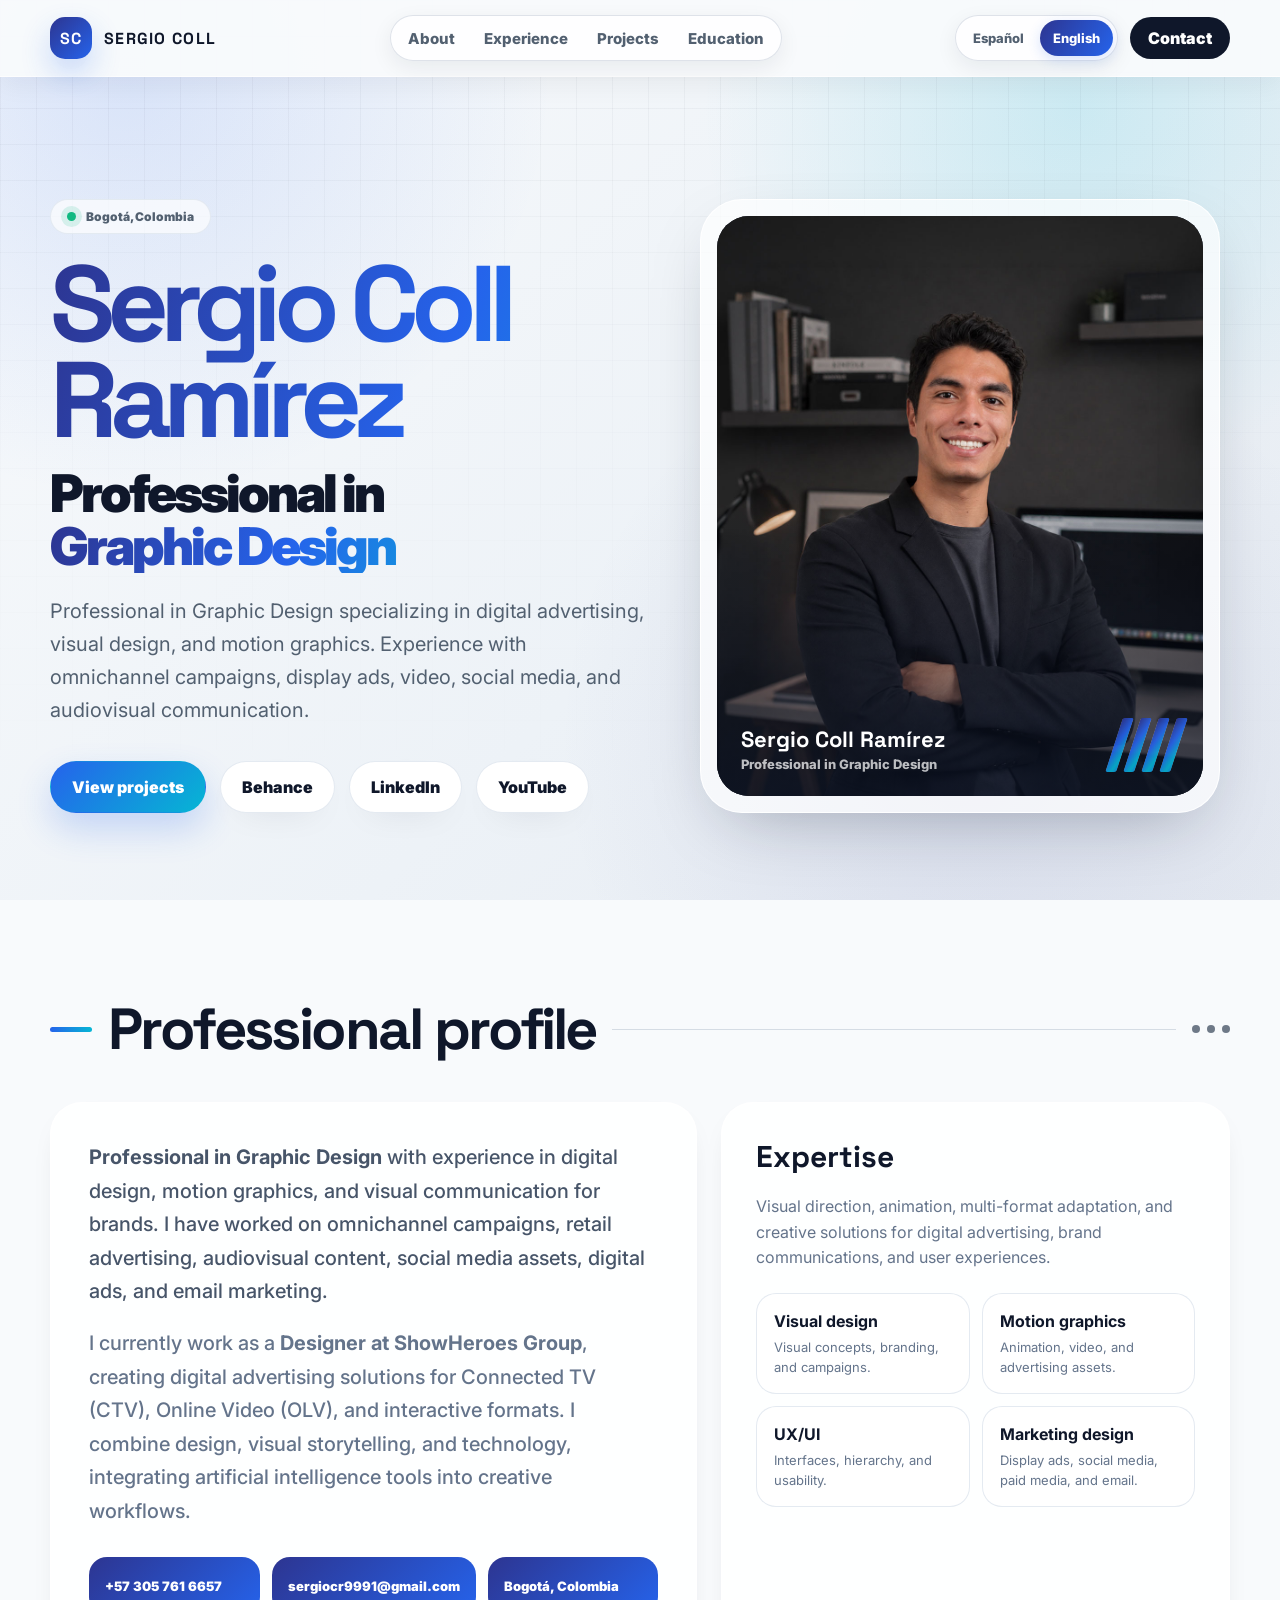
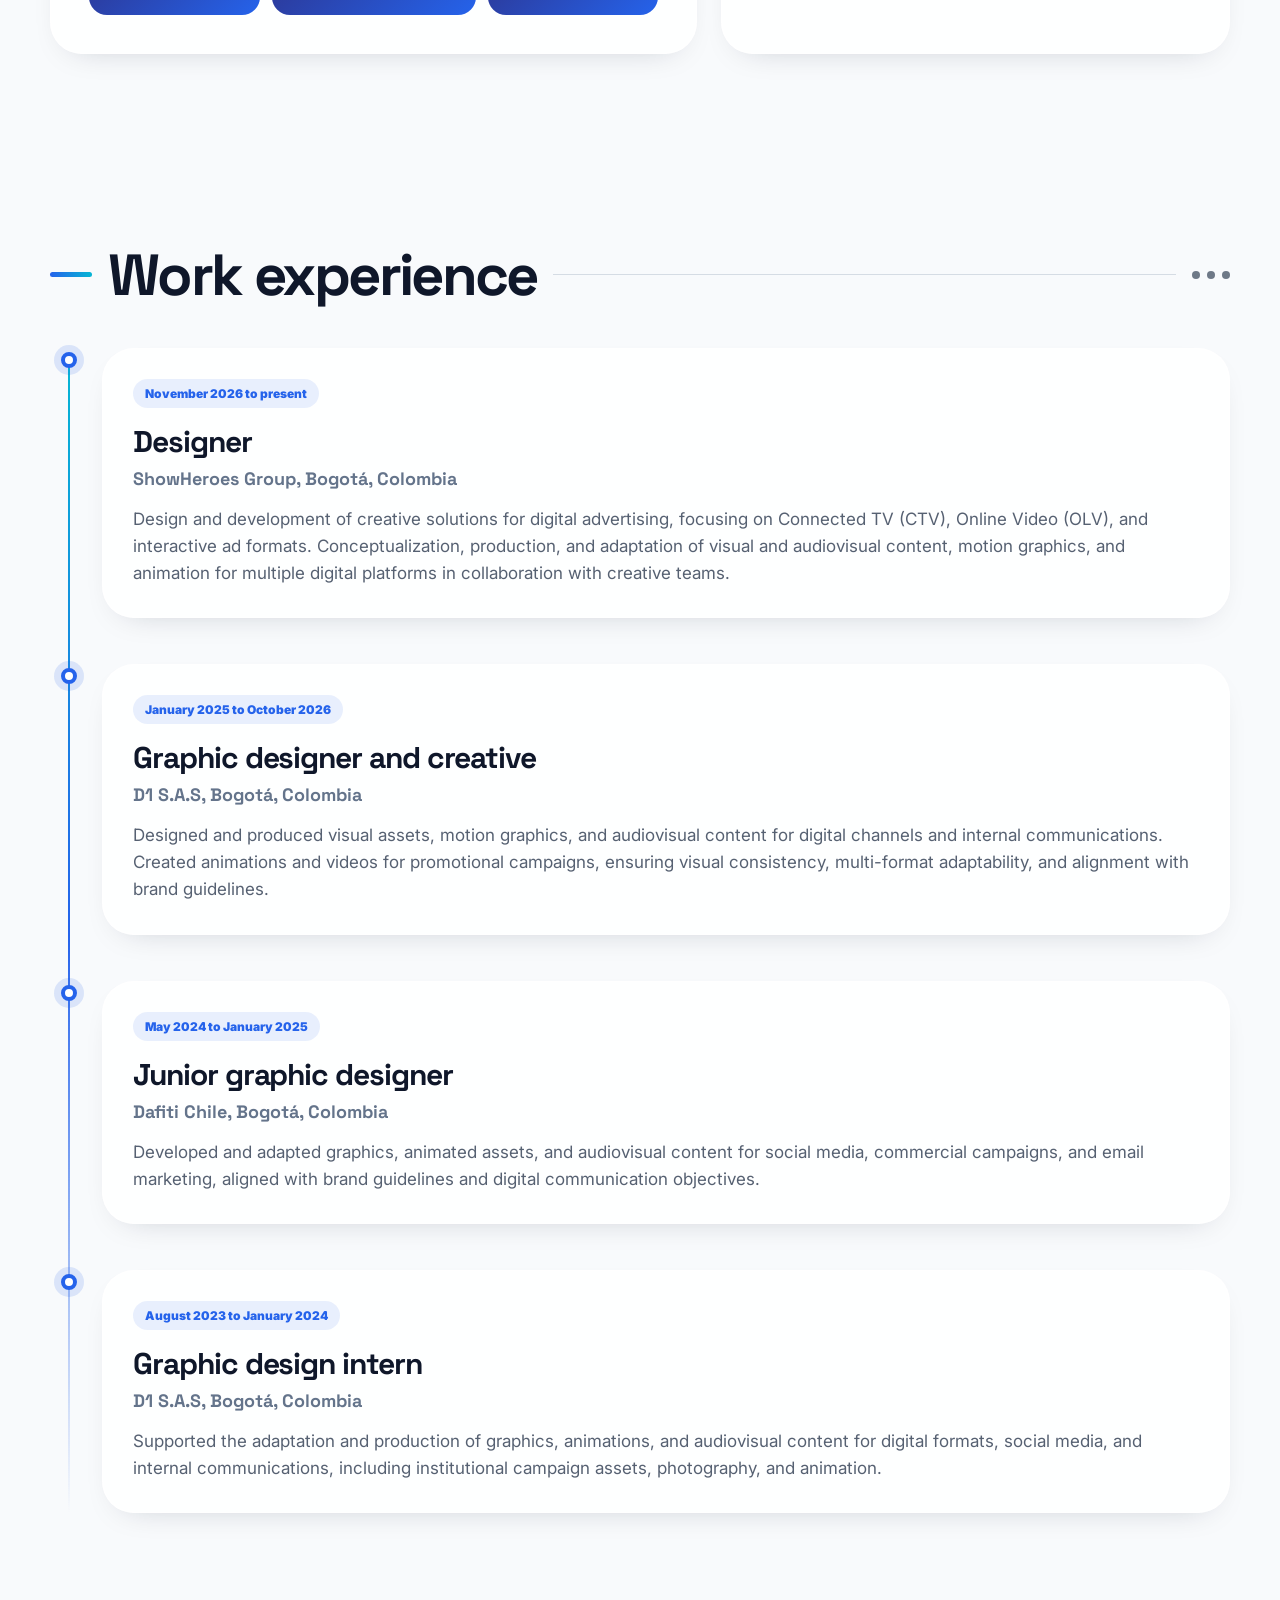
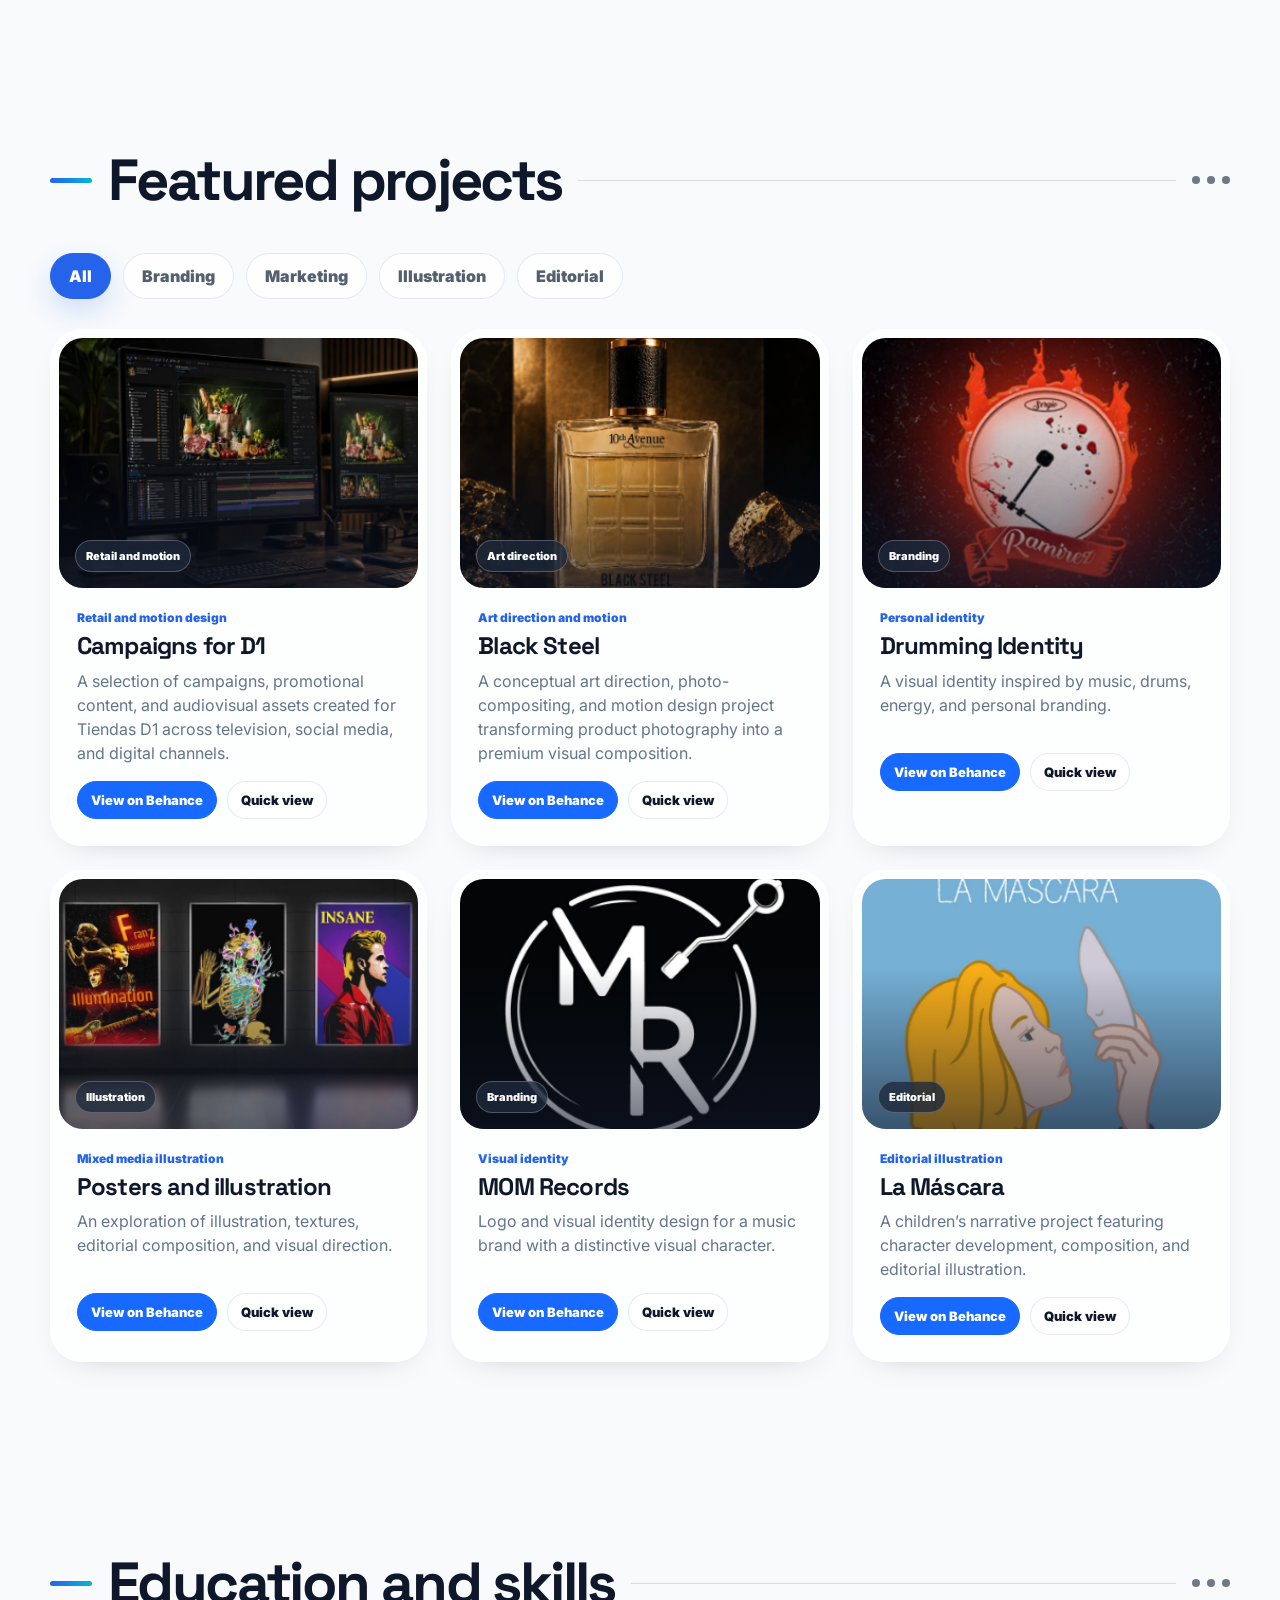
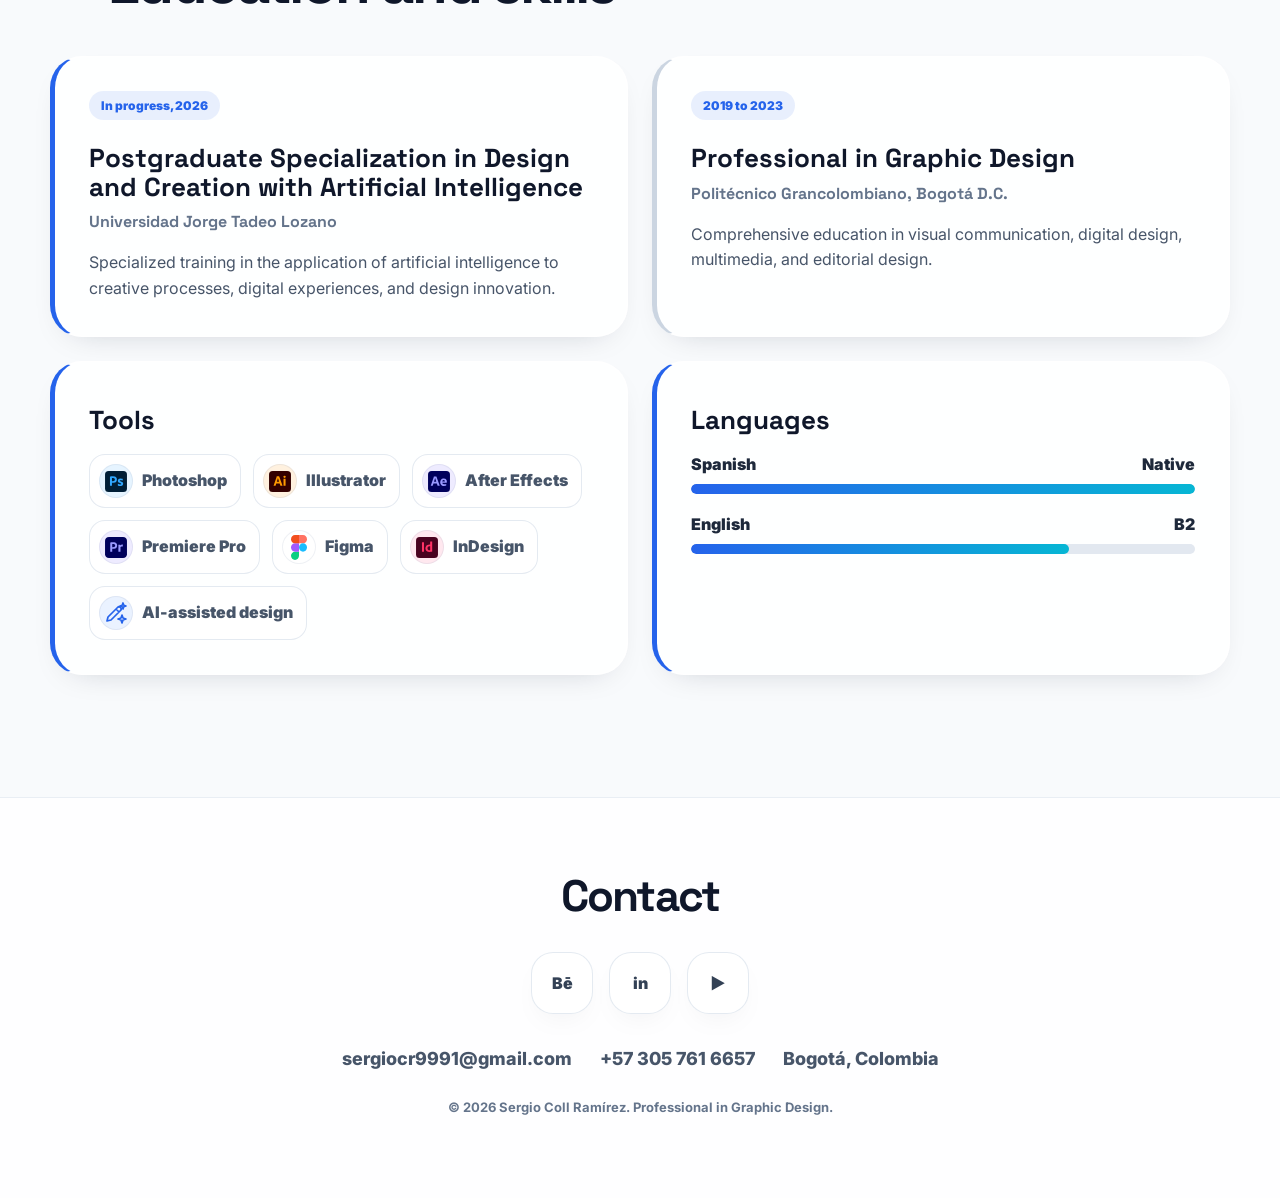
==== en/index.html @ 16231e73 "Prevent final glyph clipping in animated hero role" ====
<!doctype html>
<html lang="en"><head><meta content="Sergio Coll Ramírez | Graphic Design Portfolio" property="og:title"/><meta content="Digital advertising, motion graphics, Connected TV, online video and interactive formats." property="og:description"/><meta content="website" property="og:type"/><meta content="#2563eb" name="theme-color"/><link href="https://sergiocr9991-beep.github.io/CV-Sergio-Coll/en/" rel="canonical"/><link href="https://sergiocr9991-beep.github.io/CV-Sergio-Coll/" hreflang="es" rel="alternate"/><link href="https://sergiocr9991-beep.github.io/CV-Sergio-Coll/en/" hreflang="en" rel="alternate"/><link href="https://fonts.googleapis.com" rel="preconnect"/><link crossorigin="crossorigin" href="https://fonts.gstatic.com" rel="preconnect"/><link href="https://fonts.googleapis.com/css2?family=Inter:wght@400;500;600;700;800;900&amp;family=Space+Grotesk:wght@500;600;700;800&amp;display=swap" rel="stylesheet"/><meta charset="utf-8"/><meta content="width=device-width, initial-scale=1.0" name="viewport"/><title>Sergio Coll Ramírez | Professional in Graphic Design</title><meta content="Portfolio of Sergio Coll Ramírez, Professional in Graphic Design and Designer at ShowHeroes Group. Digital advertising, motion graphics, video, interactive formats and visual design." name="description"/><style>
:root{--bg:#f8fafc;--ink:#0f172a;--text:#475569;--muted:#64748b;--line:rgba(148,163,184,.35);--glass:rgba(255,255,255,.72);--blue:#2563eb;--indigo:#2d3591;--cyan:#06b6d4;--shadow:0 24px 70px -28px rgba(15,23,42,.34);--soft:0 12px 34px -22px rgba(15,23,42,.28);--r:32px;--max:1180px}*{box-sizing:border-box}html{scroll-behavior:smooth}body{margin:0;font-family:Inter,system-ui,-apple-system,BlinkMacSystemFont,"Segoe UI",sans-serif;background:var(--bg);color:var(--text);overflow-x:hidden}body:before{content:"";position:fixed;inset:0;z-index:-3;background:radial-gradient(circle at 10% 8%,rgba(37,99,235,.14),transparent 30%),radial-gradient(circle at 84% 12%,rgba(6,182,212,.15),transparent 28%),radial-gradient(circle at 76% 82%,rgba(45,53,145,.1),transparent 34%),linear-gradient(135deg,#f8fafc,#edf2f7 58%,#e6ebf2)}body:after{content:"";position:fixed;inset:0;z-index:-2;pointer-events:none;background-image:linear-gradient(rgba(15,23,42,.045) 1px,transparent 1px),linear-gradient(90deg,rgba(15,23,42,.045) 1px,transparent 1px);background-size:36px 36px;mask-image:linear-gradient(to bottom,#000,rgba(0,0,0,.3),transparent 90%)}a{text-decoration:none;color:inherit}button{font:inherit}img{display:block;max-width:100%}h1,h2,h3,h4{font-family:"Space Grotesk",Inter,sans-serif;margin:0;color:var(--ink)}.progress{position:fixed;top:0;left:0;height:4px;width:0;background:linear-gradient(90deg,var(--blue),var(--cyan));z-index:100}.wrap{width:min(var(--max),calc(100% - 40px));margin:auto}.blob{position:fixed;border-radius:50%;filter:blur(70px);pointer-events:none;z-index:-1;opacity:.65}.b1{top:-16%;left:-8%;width:44vw;height:44vw;background:rgba(37,99,235,.16);animation:float 16s infinite alternate}.b2{right:-14%;bottom:-18%;width:54vw;height:54vw;background:rgba(6,182,212,.16);animation:float2 19s infinite alternate}@keyframes float{to{transform:translate(34px,48px) scale(1.08)}}@keyframes float2{to{transform:translate(-42px,-32px) scale(1.06)}}nav{position:fixed;top:0;left:0;right:0;z-index:80;background:rgba(248,250,252,.76);backdrop-filter:blur(18px);border-bottom:1px solid rgba(255,255,255,.72);box-shadow:0 8px 26px rgba(15,23,42,.05)}.nav-inner{height:76px;display:flex;align-items:center;justify-content:space-between;gap:24px}.logo{display:flex;align-items:center;gap:12px;font-family:"Space Grotesk";font-weight:800;letter-spacing:.08em;color:var(--ink)}.mark{width:42px;height:42px;border-radius:15px;background:linear-gradient(135deg,var(--indigo),var(--blue));display:grid;place-items:center;color:#fff;box-shadow:0 14px 30px rgba(37,99,235,.24)}.nav-links{display:flex;gap:26px;text-transform:uppercase;font-weight:900;font-size:13px;letter-spacing:.08em}.nav-links a{color:#526070;transition:.25s}.nav-links a:hover,.nav-links a.active{color:var(--blue)}.nav-cta{padding:11px 18px;border-radius:999px;background:var(--ink);color:#fff;font-weight:900}.hero{min-height:100vh;display:grid;grid-template-columns:1.05fr .95fr;gap:44px;align-items:center;padding-top:112px}.tagline{display:inline-flex;align-items:center;gap:10px;padding:9px 16px;margin-bottom:22px;border:1px solid rgba(226,232,240,.9);background:rgba(255,255,255,.66);border-radius:999px;box-shadow:var(--soft);font-size:12px;text-transform:uppercase;letter-spacing:.14em;font-weight:900;color:#526070}.tagline i{width:9px;height:9px;border-radius:50%;background:#10b981;box-shadow:0 0 0 6px rgba(16,185,129,.14)}h1{font-size:clamp(58px,8.4vw,112px);line-height:.9;letter-spacing:-.078em;margin-bottom:18px}.gradient-name{display:inline-block;background:linear-gradient(110deg,var(--indigo),var(--blue),var(--cyan),var(--blue),var(--indigo));background-size:280% auto;-webkit-background-clip:text;background-clip:text;-webkit-text-fill-color:transparent;animation:nameflow 5.8s linear infinite}@keyframes nameflow{to{background-position:280% center}}.role{font-size:clamp(26px,4.2vw,52px);line-height:1.02;letter-spacing:-.058em;font-weight:900;color:var(--ink);margin-bottom:22px}.role span{color:var(--blue)}.hero p{font-size:20px;line-height:1.65;max-width:700px;margin:0;color:#526070}.actions{display:flex;flex-wrap:wrap;gap:14px;margin-top:34px}.btn{display:inline-flex;align-items:center;gap:10px;border:1px solid rgba(226,232,240,.9);background:#fff;color:var(--ink);border-radius:999px;padding:15px 21px;font-weight:900;box-shadow:var(--soft);transition:.25s}.btn.primary{border-color:transparent;color:#fff;background:linear-gradient(135deg,var(--blue),var(--cyan));box-shadow:0 16px 34px rgba(37,99,235,.22)}.btn:hover,.project-links a:hover,.project-links button:hover{transform:translateY(-2px)}.hero-visual{position:relative;min-height:620px;display:grid;place-items:center}.profile-shell{width:min(520px,100%);padding:16px;border-radius:42px;background:rgba(255,255,255,.68);border:1px solid rgba(255,255,255,.9);box-shadow:var(--shadow);overflow:hidden}.profile-card{position:relative;min-height:580px;border-radius:32px;overflow:hidden;background:#0f172a}.profile-card img{width:100%;height:580px;object-fit:cover;object-position:center top}.profile-card:after{content:"";position:absolute;inset:0;background:linear-gradient(to bottom,transparent 50%,rgba(15,23,42,.68))}.profile-info{position:absolute;left:24px;right:24px;bottom:24px;z-index:2;display:flex;justify-content:space-between;align-items:end;color:#fff;gap:18px}.profile-info b{display:block;font-family:"Space Grotesk";font-size:22px;line-height:1}.profile-info span{display:block;margin-top:6px;color:rgba(255,255,255,.72);font-size:13px;font-weight:800}.stripes{display:flex;gap:7px}.stripes i{width:11px;height:54px;background:#fff;opacity:.9;transform:skew(-18deg);border-radius:2px}.float-card{position:absolute;padding:14px 18px;border-radius:18px;background:rgba(255,255,255,.82);backdrop-filter:blur(16px);border:1px solid rgba(255,255,255,.9);box-shadow:var(--soft);font-size:13px;font-weight:900;color:var(--ink);animation:chipfloat 5s ease-in-out infinite alternate}.fc1{left:-8px;top:92px}.fc2{right:-8px;bottom:128px;animation-delay:.8s}@keyframes chipfloat{to{transform:translateY(-15px)}}.section{padding:92px 0}.section-head{display:flex;align-items:center;gap:16px;margin-bottom:36px}.section-head .line{width:42px;height:5px;border-radius:99px;background:linear-gradient(90deg,var(--blue),var(--cyan))}.section-head h2{font-size:clamp(36px,5vw,58px);letter-spacing:-.055em}.section-head .rule{height:1px;flex:1;background:var(--line)}.section-head .dots{display:flex;gap:7px}.section-head .dots i{width:8px;height:8px;border-radius:50%;background:#334155;opacity:.7}.glass{background:var(--glass);backdrop-filter:blur(18px);border:1px solid rgba(255,255,255,.86);box-shadow:var(--soft);border-radius:var(--r)}.profile-grid{display:grid;grid-template-columns:1.12fr .88fr;gap:24px}.profile-text{padding:38px}.profile-text p{font-size:20px;line-height:1.68;margin:0;color:#475569;font-weight:500}.profile-text p+p{margin-top:18px;color:#64748b}.contact-strip{display:grid;grid-template-columns:repeat(3,1fr);gap:12px;margin-top:28px}.chip{min-height:58px;display:flex;align-items:center;gap:10px;padding:14px 16px;border-radius:18px;background:linear-gradient(135deg,var(--indigo),var(--blue));color:#fff;font-size:13px;font-weight:900}.capabilities{padding:34px}.capabilities h3{font-size:30px;margin-bottom:18px}.capabilities p{margin:0 0 22px;line-height:1.6;color:#64748b}.cap-grid{display:grid;grid-template-columns:1fr 1fr;gap:12px}.cap{padding:17px;border-radius:20px;border:1px solid rgba(226,232,240,.9);background:rgba(255,255,255,.72)}.cap b{display:block;color:var(--ink);margin-bottom:5px}.cap span{font-size:13px;color:#64748b}.timeline{position:relative;margin-left:18px;padding-left:34px}.timeline:before{content:"";position:absolute;left:0;top:8px;bottom:0;width:2px;background:linear-gradient(to bottom,var(--cyan),var(--blue),transparent)}.job{position:relative;margin-bottom:46px}.dot{position:absolute;left:-41px;top:4px;width:16px;height:16px;border-radius:50%;background:#fff;border:4px solid var(--blue);box-shadow:0 0 0 7px rgba(37,99,235,.14);transition:.25s}.job:hover .dot{transform:scale(1.18);border-color:var(--cyan)}.job-card{padding:30px}.pill{display:inline-flex;padding:7px 12px;border-radius:999px;background:rgba(37,99,235,.1);color:var(--blue);font-size:12px;font-weight:900;text-transform:uppercase;letter-spacing:.12em;margin-bottom:14px}.job-card h3{font-size:30px;letter-spacing:-.035em;margin-bottom:6px}.job-card h4{font-size:18px;color:#64748b;font-weight:800;margin:0 0 16px}.job-card p{margin:0;color:#566172;line-height:1.6;font-size:17px}.filters{display:flex;flex-wrap:wrap;gap:12px;margin-bottom:30px}.filter{border:1px solid rgba(226,232,240,.92);background:rgba(255,255,255,.76);color:#526070;cursor:pointer;border-radius:999px;padding:12px 18px;font-weight:900;transition:.25s}.filter.active{color:#fff;background:var(--blue);border-color:var(--blue);box-shadow:0 12px 28px rgba(37,99,235,.18)}.projects{display:grid;grid-template-columns:repeat(3,1fr);gap:24px}.project-card{border-radius:32px;padding:8px;background:rgba(255,255,255,.74);border:1px solid rgba(255,255,255,.9);box-shadow:var(--soft);overflow:hidden;transition:.25s}.project-click{display:block;width:100%;padding:0;border:0;background:transparent;text-align:left;cursor:pointer;color:inherit}.project-media{position:relative;height:250px;margin:0;border-radius:24px;overflow:hidden;background:#0f172a}.project-media img{width:100%;height:100%;object-fit:cover;transition:transform .55s}.project-card:hover .project-media img{transform:scale(1.07)}.project-media:after{content:"";position:absolute;inset:0;background:linear-gradient(to bottom,transparent 35%,rgba(15,23,42,.6))}.project-media figcaption{position:absolute;left:16px;bottom:16px;z-index:2;color:#fff;font-size:11px;font-weight:900;text-transform:uppercase;letter-spacing:.15em;background:rgba(255,255,255,.16);border:1px solid rgba(255,255,255,.23);backdrop-filter:blur(14px);padding:8px 10px;border-radius:999px}.project-body{padding:22px 18px 16px}.project-body p{margin:0 0 8px;color:var(--blue);font-weight:900;font-size:12px;letter-spacing:.12em;text-transform:uppercase}.project-body h3{font-size:24px;line-height:1.06;letter-spacing:-.035em;margin-bottom:10px}.project-body span{display:block;color:#64748b;line-height:1.5;min-height:68px}.project-links{display:flex;gap:10px;padding:0 18px 18px}.project-links a,.project-links button{border:1px solid rgba(226,232,240,.92);background:#fff;color:#0f172a;border-radius:999px;padding:10px 13px;font-weight:900;font-size:13px;cursor:pointer;transition:.2s}.project-links a:first-child{background:#1769ff;color:white;border-color:#1769ff}.education,.skills{display:grid;grid-template-columns:1fr 1fr;gap:24px}.edu,.skill-card{padding:34px;border-left:5px solid var(--blue)}.edu.secondary{border-left-color:#cbd5e1}.edu h3,.skill-card h3{font-size:26px;line-height:1.1;margin:10px 0}.edu h4{margin:0 0 18px;color:#64748b;font-weight:800}.edu p{line-height:1.6;margin:0}.badges{display:flex;flex-wrap:wrap;gap:12px;margin-top:20px}.badge{padding:12px 16px;border-radius:16px;background:rgba(255,255,255,.76);border:1px solid rgba(226,232,240,.9);font-weight:900;color:#475569}.lang{margin-top:20px}.lang-row{display:flex;justify-content:space-between;font-weight:900;color:#1e293b;margin-bottom:10px}.bar{height:10px;border-radius:99px;background:#e2e8f0;overflow:hidden}.bar i{display:block;height:100%;background:linear-gradient(90deg,var(--blue),var(--cyan));border-radius:inherit}footer{margin-top:30px;border-top:1px solid rgba(226,232,240,.75);background:rgba(255,255,255,.56);backdrop-filter:blur(18px)}.footer{padding:70px 0;text-align:center}.footer h2{font-size:44px;letter-spacing:-.045em;margin-bottom:28px}.socials{display:flex;justify-content:center;gap:16px;margin-bottom:34px}.social{width:62px;height:62px;border-radius:22px;display:grid;place-items:center;background:#fff;border:1px solid rgba(226,232,240,.9);box-shadow:var(--soft);font-weight:900;color:#334155;transition:.25s}.social:hover{transform:translateY(-5px)}.beh:hover{background:#1769ff;color:#fff}.in:hover{background:#0a66c2;color:#fff}.footer-contact{display:flex;flex-wrap:wrap;justify-content:center;gap:18px;font-size:18px;font-weight:800;color:#475569}.footer-contact a{position:relative}.footer-contact a:after{content:"";position:absolute;left:0;right:100%;bottom:-6px;height:2px;background:var(--blue);transition:.25s}.footer-contact a:hover:after{right:0}.copy{margin-top:30px;color:#64748b;font-size:13px;font-weight:700}.modal{position:fixed;inset:0;display:none;place-items:center;padding:24px;z-index:120;background:rgba(15,23,42,.7);backdrop-filter:blur(10px)}.modal.open{display:grid}.modal-card{width:min(940px,96vw);background:#fff;border-radius:32px;overflow:hidden;box-shadow:0 40px 100px rgba(0,0,0,.35)}.modal-img{height:430px;background:#0f172a}.modal-img img{width:100%;height:100%;object-fit:cover}.modal-body{padding:28px}.modal-close{float:right;width:42px;height:42px;border:0;border-radius:50%;background:#eef2f7;color:#0f172a;font-size:22px;font-weight:900;cursor:pointer}.modal-body h3{font-size:34px;letter-spacing:-.04em;margin:0 52px 8px 0}.modal-body .meta{color:var(--blue);font-weight:900;text-transform:uppercase;letter-spacing:.1em;font-size:12px}.modal-body p{line-height:1.6;color:#64748b}.reveal,.reveal-card{opacity:0;transform:translateY(28px);transition:opacity .75s cubic-bezier(.16,1,.3,1),transform .75s cubic-bezier(.16,1,.3,1)}.reveal.active,.reveal-card.active{opacity:1;transform:translateY(0)}.delay1{transition-delay:.12s}.delay2{transition-delay:.24s}@media(max-width:980px){.hero,.profile-grid,.education,.skills{grid-template-columns:1fr}.hero{padding-top:128px;min-height:auto}.hero-copy{text-align:center}.hero p{margin:auto}.actions{justify-content:center}.hero-visual{min-height:auto}.projects{grid-template-columns:1fr 1fr}.contact-strip{grid-template-columns:1fr}}@media(max-width:720px){.wrap{width:min(100% - 28px,var(--max))}.nav-links{display:none}.nav-inner{height:68px}.hero h1{font-size:56px}.role{font-size:32px}.hero p,.profile-text p{font-size:17px}.profile-card,.profile-card img{height:450px;min-height:0}.float-card{display:none}.section{padding:70px 0}.section-head h2{font-size:36px}.section-head .rule,.section-head .dots{display:none}.projects{grid-template-columns:1fr}.cap-grid{grid-template-columns:1fr}.footer-contact{flex-direction:column;font-size:16px}.modal-img{height:300px}}
\n.yt:hover{background:#ff0033;color:white}\n
/* PERF: the same visual language, without expensive continuous backdrop/blur repainting. */
body{background:radial-gradient(ellipse at 12% 4%,rgba(37,99,235,.11),transparent 34%),radial-gradient(ellipse at 87% 22%,rgba(6,182,212,.09),transparent 37%),linear-gradient(135deg,#f8fafc 0%,#edf2f7 60%,#e6ebf2 100%);}
body::before,body::after,.blob{display:none!important;animation:none!important;filter:none!important;}
nav{background:rgba(248,250,252,.97);backdrop-filter:none!important;-webkit-backdrop-filter:none!important;}
.glass{background:rgba(255,255,255,.87);backdrop-filter:none!important;-webkit-backdrop-filter:none!important;}
.project-media figcaption{background:rgba(30,41,59,.78);backdrop-filter:none!important;-webkit-backdrop-filter:none!important;}
footer{background:rgba(255,255,255,.76);backdrop-filter:none!important;-webkit-backdrop-filter:none!important;}
.float-card{backdrop-filter:none!important;-webkit-backdrop-filter:none!important;}
.gradient-name{animation:none!important;background-position:35% center;}
.progress{width:100%!important;transform:scaleX(0);transform-origin:left center;will-change:transform;}
.profile-shell{max-width:520px;}
.profile-card{isolation:isolate;}
.profile-card img{display:block;width:100%;height:580px;object-fit:cover;object-position:center 38%;}
.profile-info{pointer-events:none;}
.reveal,.reveal-card{transition-duration:.38s!important;}
@media(max-width:720px){.profile-card,.profile-card img{height:450px;min-height:0;}.profile-info{left:18px;right:18px;bottom:18px}.profile-info b{font-size:19px}.stripes i{height:42px;width:9px;}}
@media(prefers-reduced-motion:reduce){html{scroll-behavior:auto!important}*,*::before,*::after{animation:none!important;transition:none!important} .reveal,.reveal-card{opacity:1!important;transform:none!important}}

@media(hover:hover){.project-card:hover .project-media img{transform:scale(1.025);}}

.profile-info b{font-family:"Space Grotesk",Inter,system-ui,-apple-system,"Segoe UI",sans-serif;}

/* Selector de idioma: misma identidad visual del portafolio */
.nav-actions{display:flex;align-items:center;gap:12px;flex-shrink:0}
.language-switch{display:inline-flex;align-items:center;padding:4px;gap:3px;border-radius:999px;border:1px solid rgba(148,163,184,.3);background:rgba(255,255,255,.85);box-shadow:0 7px 22px rgba(15,23,42,.07)}
.lang-option{display:inline-flex;justify-content:center;align-items:center;min-height:36px;padding:8px 13px;border-radius:999px;font-family:Inter,system-ui,sans-serif;font-size:13px;letter-spacing:0;font-weight:800;white-space:nowrap;color:#526070;text-decoration:none;transition:background-color .2s ease,color .2s ease}
.lang-option:hover:not(.is-current){background:rgba(37,99,235,.09);color:var(--blue)}
.lang-option.is-current{color:#fff;background:linear-gradient(120deg,var(--indigo),var(--blue));box-shadow:0 4px 13px rgba(37,99,235,.18);pointer-events:none}
.lang-option:focus-visible{outline:3px solid var(--cyan);outline-offset:2px}
@media(max-width:900px){.nav-inner{gap:12px}.nav-links{gap:14px}.nav-actions{gap:8px}}
@media(max-width:700px){.nav-cta{padding:9px 12px;font-size:12px}.language-switch{padding:3px}.lang-option{min-height:32px;padding:7px 10px;font-size:12px}}
@media(max-width:520px){.logo>span:last-child{display:none}.nav-inner{gap:8px}.nav-actions{gap:7px}.nav-cta{padding:8px 11px}}
@media(max-width:365px){.lang-option{padding:7px 8px;font-size:11px}.nav-cta{padding:8px 9px}}
@media(prefers-reduced-motion:reduce){.lang-option{transition:none}}
</style><link rel="stylesheet" href="../assets/portfolio-shared.css?v=8"></head><body>
<div id="signature-intro" aria-hidden="true"><div class="signature-intro-inner"><div class="signature-intro-seal"><svg class="signature-intro-ink" xmlns="http://www.w3.org/2000/svg" viewBox="0 0 620 365" role="img" aria-label="Firma Sergio Coll">
<defs><linearGradient id="blue" x1="0" x2="1" y1="0" y2="0"><stop stop-color="#2d3591"/><stop offset=".6" stop-color="#2563eb"/><stop offset="1" stop-color="#06b6d4"/></linearGradient><mask id="pen-reveal" maskUnits="userSpaceOnUse" maskContentUnits="userSpaceOnUse" x="0" y="0" width="620" height="365"><rect width="620" height="365" fill="#000"/><path d="M220 18 C216 44 217 82 220 133" pathLength="100" class="ink-gesture" data-letter="S" data-delay="120" data-duration="60" stroke="white" stroke-width="20" stroke-linecap="round" stroke-linejoin="round" fill="none"/><path d="M220 134 C202 100 178 68 157 64 C140 58 115 94 120 114 C123 149 188 180 234 208 C260 225 265 234 261 246 C247 275 140 321 38 354 C14 361 5 350 14 339 C48 302 164 245 244 212" pathLength="100" class="ink-gesture" data-letter="S" data-delay="180" data-duration="300" stroke="white" stroke-width="20" stroke-linecap="round" stroke-linejoin="round" fill="none"/><path d="M244 212 C303 190 379 162 423 140" pathLength="100" class="ink-gesture" data-letter="S" data-delay="480" data-duration="75" stroke="white" stroke-width="20" stroke-linecap="round" stroke-linejoin="round" fill="none"/><path d="M371 46 C349 45 319 72 302 98 C289 115 279 138 288 151 C301 169 346 142 381 119 C406 103 406 85 414 89 C424 94 420 109 412 120 C399 135 391 129 394 116" pathLength="100" class="ink-gesture" data-letter="Coll" data-delay="555" data-duration="200" stroke="white" stroke-width="20" stroke-linecap="round" stroke-linejoin="round" fill="none"/><path d="M450 12 C440 61 424 101 414 153 C405 188 391 240 379 303" pathLength="100" class="ink-gesture" data-letter="Coll" data-delay="755" data-duration="100" stroke="white" stroke-width="20" stroke-linecap="round" stroke-linejoin="round" fill="none"/><path d="M378 303 C381 288 390 263 397 242 C407 209 423 163 428 142 C438 97 458 48 469 12" pathLength="100" class="ink-gesture" data-letter="Coll" data-delay="855" data-duration="100" stroke="white" stroke-width="20" stroke-linecap="round" stroke-linejoin="round" fill="none"/><path d="M186 41 C274 20 393 7 489 7 C567 5 594 15 597 28 C600 43 511 105 427 166" pathLength="100" class="ink-gesture" data-letter="R" data-delay="955" data-duration="140" stroke="white" stroke-width="20" stroke-linecap="round" stroke-linejoin="round" fill="none"/><path d="M420 176 C403 191 373 211 359 225 C354 233 377 220 412 210" pathLength="100" class="ink-gesture" data-letter="R" data-delay="1095" data-duration="50" stroke="white" stroke-width="20" stroke-linecap="round" stroke-linejoin="round" fill="none"/><path d="M404 215 C451 191 517 191 613 201" pathLength="100" class="ink-gesture" data-letter="R" data-delay="1145" data-duration="55" stroke="white" stroke-width="20" stroke-linecap="round" stroke-linejoin="round" fill="none"/></mask></defs>

<path fill="url(#blue)" fill-rule="evenodd" mask="url(#pen-reveal)" d="M599,22 592,15 582,11 578,11 573,9 566,9 559,7 535,6 534,5 507,5 506,4 456,4 455,5 444,4 443,5 428,5 427,6 417,6 416,7 400,7 390,9 377,9 369,11 358,11 350,13 341,13 340,14 304,18 298,20 280,22 275,24 269,24 264,26 258,26 252,28 245,28 241,30 234,30 228,32 225,32 223,30 225,17 221,16 218,22 217,31 214,34 192,37 183,40 184,43 200,41 206,39 213,39 214,38 216,40 216,46 215,47 215,84 216,85 216,104 218,112 218,121 217,122 207,101 193,82 184,73 173,65 167,62 159,60 154,60 142,64 129,76 124,84 119,96 119,100 117,105 117,117 123,133 131,144 142,155 163,170 230,207 235,212 228,216 188,232 156,247 149,249 147,251 134,256 119,264 117,264 61,294 25,319 10,334 5,342 4,346 5,354 11,359 16,359 17,360 33,359 49,355 83,342 85,340 97,336 104,332 142,317 149,313 154,312 166,306 178,302 185,298 201,292 218,283 220,283 239,272 250,264 258,256 263,247 264,234 260,225 252,215 254,213 331,182 336,179 346,176 351,173 393,157 421,144 423,141 420,139 420,135 424,121 424,116 427,107 427,103 429,99 431,87 439,61 439,57 441,53 448,25 450,12 453,10 464,10 466,13 460,25 452,49 447,70 445,73 445,77 441,87 441,91 432,119 428,135 428,140 426,144 426,153 422,165 416,173 372,206 355,222 355,227 357,229 363,229 395,216 398,216 402,214 405,215 405,219 403,222 401,231 399,234 390,262 386,270 384,278 378,292 378,295 376,298 376,307 380,308 384,302 386,293 405,244 410,229 410,226 414,217 414,214 419,209 423,209 437,205 443,205 448,203 456,203 462,201 475,201 484,199 545,199 546,200 557,200 558,201 590,201 591,202 614,201 613,199 588,194 564,193 563,192 530,192 529,191 473,192 472,193 464,193 463,194 455,194 454,195 436,197 422,201 419,200 426,177 434,168 443,162 510,108 553,77 581,55 591,45 597,37 597,35 599,33Z M256,232 257,236 256,244 252,251 245,258 224,272 202,283 49,346 26,352 15,352 12,350 12,345 16,339 30,325 43,315 76,294 122,270 124,270 139,262 150,258 177,245 234,222 241,218 245,218 251,224Z M415,185 411,200 408,204 385,211 379,214 377,213 413,184Z M412,93 414,95 414,106 407,119 400,125 397,122 397,113 402,103 409,96 409,94Z M441,12 439,25 437,29 435,41 433,45 430,60 428,64 422,88 420,89 416,85 406,85 402,87 397,93 396,100 390,113 387,113 378,117 363,128 343,140 320,150 308,153 298,153 295,152 289,146 288,143 288,130 291,120 296,110 311,90 327,74 343,62 359,54 368,51 382,52 384,50 384,47 379,43 368,43 360,45 344,52 331,60 313,75 302,87 289,105 283,117 279,131 279,143 283,153 290,159 299,162 316,161 319,159 323,159 336,154 364,139 388,121 390,122 391,127 393,130 396,132 403,132 407,130 413,124 414,125 414,141 412,143 406,144 397,148 394,148 352,165 347,166 342,169 293,188 247,208 243,208 228,198 180,172 159,159 147,150 136,139 127,125 124,110 125,109 126,98 132,85 136,79 144,71 150,68 157,67 158,68 163,68 174,74 194,93 203,105 215,132 220,136 224,133 224,114 223,113 222,85 221,84 221,48 222,47 222,39 224,37 257,32 263,30 269,30 275,28 281,28 287,26 294,26 300,24 322,22 329,20 339,20 346,18 356,18 365,16 398,14 399,13 425,12 426,11 440,11Z M593,24 594,28 591,35 574,52 512,97 434,159 433,158 460,59 472,25 474,12 476,10 535,11 536,12 559,13 560,14 578,16 590,21Z"/></svg></div><p class="signature-intro-wordmark">SERGIO COLL</p></div></div>
<script src="../assets/portfolio-shared.js?v=3"></script>

<div class="blob b1"></div><div class="blob b2"></div><div class="progress" id="progress"></div>
<nav><div class="wrap nav-inner"><a class="logo" href="#inicio"><span class="mark">SC</span><span>SERGIO COLL</span></a><div class="nav-links"><a href="#perfil">About</a><a href="#experiencia">Experience</a><a href="#proyectos">Projects</a><a href="#educacion">Education</a></div><div class="nav-actions"><div class="language-switch" role="group" aria-label="Choose language"><a class="lang-option" href="../" lang="es" aria-label="Switch to Spanish">Español</a><a class="lang-option is-current" href="./" lang="en" aria-current="page" aria-label="English, current language">English</a></div><a class="nav-cta" href="#contacto">Contact</a></div></div></nav>
<header class="wrap hero" id="inicio"><div class="hero-copy reveal"><div class="tagline"><i></i>Bogotá, Colombia</div><h1><span class="gradient-name">Sergio Coll Ramírez</span></h1><div class="role">Professional in<br/><span>Graphic Design</span></div><p>Professional in Graphic Design specializing in digital advertising, visual design, and motion graphics. Experience with omnichannel campaigns, display ads, video, social media, and audiovisual communication.</p><div class="actions"><a class="btn primary" href="#proyectos">View projects</a><a class="btn" href="https://www.behance.net/Sergio_cr" rel="noopener" target="_blank">Behance</a><a class="btn" href="https://www.linkedin.com/in/sergiocr99/" rel="noopener" target="_blank">LinkedIn</a><a class="btn" href="https://www.youtube.com/@sergioramirez6791/videos" rel="noopener" target="_blank">YouTube</a></div></div><div class="hero-visual reveal delay1">
<div class="profile-shell">
<div class="profile-card">
<img alt="Sergio Coll Ramírez, professional portrait" decoding="async" fetchpriority="high" height="1350" id="main-profile-photo" src="[data-uri]" width="1080"/>
<div class="profile-info">
<div><b>Sergio Coll Ramírez</b><span>Professional in Graphic Design</span></div>
<div aria-hidden="true" class="stripes"><i></i><i></i><i></i><i></i></div>
</div>
</div>
</div>
</div></header>
<main>
<section class="wrap section" id="perfil"><div class="section-head reveal"><span class="line"></span><h2>Professional profile</h2><span class="rule"></span><span class="dots"><i></i><i></i><i></i></span></div><div class="profile-grid"><div class="glass profile-text reveal"><p><strong>Professional in Graphic Design</strong> with experience in digital design, motion graphics, and visual communication for brands. I have worked on omnichannel campaigns, retail advertising, audiovisual content, social media assets, digital ads, and email marketing.</p><p>I currently work as a <strong>Designer at ShowHeroes Group</strong>, creating digital advertising solutions for Connected TV (CTV), Online Video (OLV), and interactive formats. I combine design, visual storytelling, and technology, integrating artificial intelligence tools into creative workflows.</p><div class="contact-strip"><a class="chip" data-copy="+57 305 7616657" href="#">+57 305 761 6657</a><a class="chip" data-copy="sergiocr9991@gmail.com" href="#">sergiocr9991@gmail.com</a><span class="chip">Bogotá, Colombia</span></div></div><div class="glass capabilities reveal delay1"><h3>Expertise</h3><p>Visual direction, animation, multi-format adaptation, and creative solutions for digital advertising, brand communications, and user experiences.</p><div class="cap-grid"><div class="cap"><b>Visual design</b><span>Visual concepts, branding, and campaigns.</span></div><div class="cap"><b>Motion graphics</b><span>Animation, video, and advertising assets.</span></div><div class="cap"><b>UX/UI</b><span>Interfaces, hierarchy, and usability.</span></div><div class="cap"><b>Marketing design</b><span>Display ads, social media, paid media, and email.</span></div></div></div></div></section>
<section class="wrap section" id="experiencia"><div class="section-head reveal"><span class="line"></span><h2>Work experience</h2><span class="rule"></span><span class="dots"><i></i><i></i><i></i></span></div><div class="timeline"><article class="job reveal"><span class="dot"></span><div class="glass job-card"><span class="pill">November 2026 to present</span><h3>Designer</h3><h4>ShowHeroes Group, Bogotá, Colombia</h4><p>Design and development of creative solutions for digital advertising, focusing on Connected TV (CTV), Online Video (OLV), and interactive ad formats. Conceptualization, production, and adaptation of visual and audiovisual content, motion graphics, and animation for multiple digital platforms in collaboration with creative teams.</p></div></article><article class="job reveal"><span class="dot"></span><div class="glass job-card"><span class="pill">January 2025 to October 2026</span><h3>Graphic designer and creative</h3><h4>D1 S.A.S, Bogotá, Colombia</h4><p>Designed and produced visual assets, motion graphics, and audiovisual content for digital channels and internal communications. Created animations and videos for promotional campaigns, ensuring visual consistency, multi-format adaptability, and alignment with brand guidelines.</p></div></article><article class="job reveal delay1"><span class="dot"></span><div class="glass job-card"><span class="pill">May 2024 to January 2025</span><h3>Junior graphic designer</h3><h4>Dafiti Chile, Bogotá, Colombia</h4><p>Developed and adapted graphics, animated assets, and audiovisual content for social media, commercial campaigns, and email marketing, aligned with brand guidelines and digital communication objectives.</p></div></article><article class="job reveal delay2"><span class="dot"></span><div class="glass job-card"><span class="pill">August 2023 to January 2024</span><h3>Graphic design intern</h3><h4>D1 S.A.S, Bogotá, Colombia</h4><p>Supported the adaptation and production of graphics, animations, and audiovisual content for digital formats, social media, and internal communications, including institutional campaign assets, photography, and animation.</p></div></article></div></section>
<section class="wrap section" id="proyectos"><div class="section-head reveal"><span class="line"></span><h2>Featured projects</h2><span class="rule"></span><span class="dots"><i></i><i></i><i></i></span></div><div class="filters reveal"><button class="filter active" data-filter="all">All</button><button class="filter" data-filter="Branding">Branding</button><button class="filter" data-filter="Marketing">Marketing</button><button class="filter" data-filter="Illustration">Illustration</button><button class="filter" data-filter="Editorial">Editorial</button></div><div class="projects"><article class="project-card reveal-card" data-category="Marketing" data-desc="A selection of campaigns, promotional content, and audiovisual assets created for Tiendas D1 across television, social media, and digital channels." data-title="Campaigns for D1" data-type="Retail and motion design" data-url="https://www.behance.net/gallery/251222799/D1-Retail-Campaigns-Motion-Design"><button aria-label="Quick view: Campaigns for D1" class="project-click"><figure class="project-media"><img alt="Campaigns for D1" decoding="async" height="490" loading="lazy" src="../assets/projects/d1-retail.png" width="720"/><figcaption>Retail and motion</figcaption></figure><div class="project-body"><p>Retail and motion design</p><h3>Campaigns for D1</h3><span>A selection of campaigns, promotional content, and audiovisual assets created for Tiendas D1 across television, social media, and digital channels.</span></div></button><div class="project-links"><a href="https://www.behance.net/gallery/251222799/D1-Retail-Campaigns-Motion-Design" rel="noopener" target="_blank">View on Behance</a><button class="open-modal">Quick view</button></div></article><article class="project-card reveal-card" data-category="Branding" data-desc="A conceptual art direction, photo-compositing, and motion design project transforming product photography into a premium visual composition." data-title="Black Steel" data-type="Art direction and motion" data-url="https://www.behance.net/gallery/251220543/Black-Steel-Art-Direction-Motion-Design"><button aria-label="Quick view: Black Steel" class="project-click"><figure class="project-media"><img alt="Black Steel" decoding="async" height="490" loading="lazy" src="../assets/projects/black-steel.png" width="720"/><figcaption>Art direction</figcaption></figure><div class="project-body"><p>Art direction and motion</p><h3>Black Steel</h3><span>A conceptual art direction, photo-compositing, and motion design project transforming product photography into a premium visual composition.</span></div></button><div class="project-links"><a href="https://www.behance.net/gallery/251220543/Black-Steel-Art-Direction-Motion-Design" rel="noopener" target="_blank">View on Behance</a><button class="open-modal">Quick view</button></div></article>
<article class="project-card reveal-card" data-category="Branding" data-desc="A visual identity inspired by music, drums, energy, and personal branding." data-title="Drumming Identity" data-type="Personal identity" data-url="https://www.behance.net/gallery/219244189/Drumming-Identity-Personal-Branding">
<button aria-label="Quick view: Drumming Identity" class="project-click">
<figure class="project-media"><img alt="Drumming Identity" decoding="async" height="490" loading="lazy" src="../assets/projects/drumming-identity.png" width="718"/><figcaption>Branding</figcaption></figure>
<div class="project-body"><p>Personal identity</p><h3>Drumming Identity</h3><span>A visual identity inspired by music, drums, energy, and personal branding.</span></div>
</button>
<div class="project-links"><a href="https://www.behance.net/gallery/219244189/Drumming-Identity-Personal-Branding" rel="noopener" target="_blank">View on Behance</a><button class="open-modal">Quick view</button></div>
</article>
<article class="project-card reveal-card" data-category="Illustration" data-desc="An exploration of illustration, textures, editorial composition, and visual direction." data-title="Posters and illustration" data-type="Mixed media illustration" data-url="https://www.behance.net/gallery/218901535/Poster-Illustration-Mixed-Media">
<button aria-label="Quick view: Posters and illustration" class="project-click">
<figure class="project-media"><img alt="Posters and illustration" decoding="async" height="235" loading="lazy" src="../assets/projects/poster-illustration.png" width="344"/><figcaption>Illustration</figcaption></figure>
<div class="project-body"><p>Mixed media illustration</p><h3>Posters and illustration</h3><span>An exploration of illustration, textures, editorial composition, and visual direction.</span></div>
</button>
<div class="project-links"><a href="https://www.behance.net/gallery/218901535/Poster-Illustration-Mixed-Media" rel="noopener" target="_blank">View on Behance</a><button class="open-modal">Quick view</button></div>
</article>
<article class="project-card reveal-card" data-category="Branding" data-desc="Logo and visual identity design for a music brand with a distinctive visual character." data-title="MOM Records" data-type="Visual identity" data-url="https://www.behance.net/gallery/185901455/MOM-Records-Logo-Design-Branding">
<button aria-label="Quick view: MOM Records" class="project-click">
<figure class="project-media"><img alt="MOM Records" decoding="async" height="230" loading="lazy" src="../assets/projects/mom-records.png" width="343"/><figcaption>Branding</figcaption></figure>
<div class="project-body"><p>Visual identity</p><h3>MOM Records</h3><span>Logo and visual identity design for a music brand with a distinctive visual character.</span></div>
</button>
<div class="project-links"><a href="https://www.behance.net/gallery/185901455/MOM-Records-Logo-Design-Branding" rel="noopener" target="_blank">View on Behance</a><button class="open-modal">Quick view</button></div>
</article>
<article class="project-card reveal-card" data-category="Editorial" data-desc="A children’s narrative project featuring character development, composition, and editorial illustration." data-title="La Máscara" data-type="Editorial illustration" data-url="https://www.behance.net/gallery/172022737/Childrens-Story-La-Mascara-Illustration">
<button aria-label="Quick view: La Máscara" class="project-click">
<figure class="project-media"><img alt="La Máscara" decoding="async" height="234" loading="lazy" src="../assets/projects/la-mascara.png" width="341"/><figcaption>Editorial</figcaption></figure>
<div class="project-body"><p>Editorial illustration</p><h3>La Máscara</h3><span>A children’s narrative project featuring character development, composition, and editorial illustration.</span></div>
</button>
<div class="project-links"><a href="https://www.behance.net/gallery/172022737/Childrens-Story-La-Mascara-Illustration" rel="noopener" target="_blank">View on Behance</a><button class="open-modal">Quick view</button></div>
</article></div></section>
<section class="wrap section" id="educacion"><div class="section-head reveal"><span class="line"></span><h2>Education and skills</h2><span class="rule"></span><span class="dots"><i></i><i></i><i></i></span></div><div class="education"><article class="glass edu reveal"><span class="pill">In progress, 2026</span><h3>Postgraduate Specialization in Design and Creation with Artificial Intelligence</h3><h4>Universidad Jorge Tadeo Lozano</h4><p>Specialized training in the application of artificial intelligence to creative processes, digital experiences, and design innovation.</p></article><article class="glass edu secondary reveal delay1"><span class="pill">2019 to 2023</span><h3>Professional in Graphic Design</h3><h4>Politécnico Grancolombiano, Bogotá D.C.</h4><p>Comprehensive education in visual communication, digital design, multimedia, and editorial design.</p></article></div><div class="skills" style="margin-top:24px"><article class="glass skill-card tools-card reveal"><h3>Tools</h3><div class="badges"><span class="badge tool-badge"><span class="tool-icon tool-icon-photoshop" aria-hidden="true"><img src="../assets/tools/photoshop.svg" width="22" height="22" alt="" loading="lazy" decoding="async"></span><span>Photoshop</span></span><span class="badge tool-badge"><span class="tool-icon tool-icon-illustrator" aria-hidden="true"><img src="../assets/tools/illustrator.svg" width="22" height="22" alt="" loading="lazy" decoding="async"></span><span>Illustrator</span></span><span class="badge tool-badge"><span class="tool-icon tool-icon-after-effects" aria-hidden="true"><img src="../assets/tools/after-effects.svg" width="22" height="22" alt="" loading="lazy" decoding="async"></span><span>After Effects</span></span><span class="badge tool-badge"><span class="tool-icon tool-icon-premiere-pro" aria-hidden="true"><img src="../assets/tools/premiere-pro.svg" width="22" height="22" alt="" loading="lazy" decoding="async"></span><span>Premiere Pro</span></span><span class="badge tool-badge"><span class="tool-icon tool-icon-figma" aria-hidden="true"><img src="../assets/tools/figma.svg" width="22" height="22" alt="" loading="lazy" decoding="async"></span><span>Figma</span></span><span class="badge tool-badge"><span class="tool-icon tool-icon-indesign" aria-hidden="true"><img src="../assets/tools/indesign.svg" width="22" height="22" alt="" loading="lazy" decoding="async"></span><span>InDesign</span></span><span class="badge tool-badge"><span class="tool-icon tool-icon-ai-design" aria-hidden="true"><img src="../assets/tools/ai-design.svg" width="22" height="22" alt="" loading="lazy" decoding="async"></span><span>AI-assisted design</span></span></div></article><article class="glass skill-card reveal delay1"><h3>Languages</h3><div class="lang"><div class="lang-row"><span>Spanish</span><span>Native</span></div><div class="bar"><i style="width:100%"></i></div></div><div class="lang"><div class="lang-row"><span>English</span><span>B2</span></div><div class="bar"><i style="width:75%"></i></div></div></article></div></section>
</main><footer id="contacto"><div class="wrap footer"><h2>Contact</h2><div class="socials"><a class="social beh" href="https://www.behance.net/Sergio_cr" rel="noopener" target="_blank">Bē</a><a class="social in" href="https://www.linkedin.com/in/sergiocr99/" rel="noopener" target="_blank">in</a><a aria-label="YouTube" class="social yt" href="https://www.youtube.com/@sergioramirez6791/videos" rel="noopener" target="_blank">▶</a></div><div class="footer-contact"><a data-copy="sergiocr9991@gmail.com" href="#">sergiocr9991@gmail.com</a><a data-copy="+57 305 7616657" href="#">+57 305 761 6657</a><span>Bogotá, Colombia</span></div><p class="copy">© 2026 Sergio Coll Ramírez. Professional in Graphic Design.</p></div></footer>
<div class="modal" id="modal"><div class="modal-card"><div class="modal-img"><img alt="" id="mImg"/></div><div class="modal-body"><button aria-label="Close quick view" class="modal-close" id="closeModal">×</button><h3 id="mTitle"></h3><div class="meta" id="mType"></div><p id="mDesc"></p><a class="btn primary" href="#" id="mUrl" rel="noopener" target="_blank">Open project on Behance</a></div></div></div>
<script>"use strict";
const progress=document.getElementById('progress');
const navLinks=[...document.querySelectorAll('.nav-links a')];
const sections=[...document.querySelectorAll('header[id],section[id]')];
let sectionPositions=[];
let maxScroll=1;
let rafScroll=false;
let activeSection='';
function measurePage(){
  maxScroll=Math.max(1,document.documentElement.scrollHeight-window.innerHeight);
  sectionPositions=sections.map(el=>({id:el.id,top:el.offsetTop}));
  updateScroll();
}
function updateScroll(){
  rafScroll=false;
  const currentY=window.scrollY||0;
  progress.style.transform='scaleX('+Math.max(0,Math.min(1,currentY/maxScroll)).toFixed(4)+')';
  let id='inicio';
  for(const section of sectionPositions){
    if(currentY>=section.top-160)id=section.id;
    else break;
  }
  if(id!==activeSection){
    activeSection=id;
    navLinks.forEach(el=>{
      const active=el.getAttribute('href')==='#'+id;
      el.classList.toggle('active',active);
      if(active)el.setAttribute('aria-current','location');
      else el.removeAttribute('aria-current');
    });
  }
}
window.addEventListener('scroll',()=>{
  if(!rafScroll){rafScroll=true;requestAnimationFrame(updateScroll);}
},{passive:true});
window.addEventListener('resize',()=>requestAnimationFrame(measurePage),{passive:true});
window.addEventListener('load',measurePage,{once:true});
if(document.fonts && document.fonts.ready)document.fonts.ready.then(measurePage);
measurePage();
const animated=document.querySelectorAll('.reveal,.reveal-card,.section-head');
if('IntersectionObserver' in window){
 const io=new IntersectionObserver(entries=>{entries.forEach(e=>{if(e.isIntersecting){e.target.classList.add('active');io.unobserve(e.target)}})},{threshold:.04});
 animated.forEach(el=>io.observe(el));
}else{animated.forEach(el=>el.classList.add('active'))}
const filterButtons=[...document.querySelectorAll('.filter')];
filterButtons.forEach(btn=>{
  btn.setAttribute('aria-pressed',String(btn.classList.contains('active')));
  btn.addEventListener('click',()=>{
    filterButtons.forEach(b=>{const isActive=b===btn;b.classList.toggle('active',isActive);b.setAttribute('aria-pressed',String(isActive))});
    const f=btn.dataset.filter;
    document.querySelectorAll('.project-card').forEach(card=>{card.style.display=(f==='all'||card.dataset.category===f)?'block':'none'});
    requestAnimationFrame(measurePage);
  });
});
const modal=document.getElementById('modal');
const modalImg=document.getElementById('mImg');
const closeBtn=document.getElementById('closeModal');
let lastTrigger;
modal.setAttribute('role','dialog');modal.setAttribute('aria-modal','true');modal.setAttribute('aria-labelledby','mTitle');
function openProject(card,trigger){
 if(!card)return;
 lastTrigger=trigger;
 document.getElementById('mTitle').textContent=card.dataset.title;
 document.getElementById('mType').textContent=card.dataset.type;
 document.getElementById('mDesc').textContent=card.dataset.desc;
 document.getElementById('mUrl').href=card.dataset.url;
 const thumb=card.querySelector('.project-media img');modalImg.src=thumb?thumb.src:'';modalImg.alt=card.dataset.title;
 modal.classList.add('open');closeBtn.focus({preventScroll:true});
}
function closeProject(){modal.classList.remove('open');if(lastTrigger)lastTrigger.focus({preventScroll:true});}
document.querySelectorAll('.project-click,.open-modal').forEach(trigger=>trigger.addEventListener('click',e=>{e.preventDefault();openProject(trigger.closest('.project-card'),trigger)}));
closeBtn.addEventListener('click',closeProject);
modal.addEventListener('click',e=>{if(e.target===modal)closeProject()});
window.addEventListener('keydown',e=>{if(e.key==='Escape'&&modal.classList.contains('open'))closeProject()});
document.querySelectorAll('[data-copy]').forEach(el=>el.addEventListener('click',async e=>{
 e.preventDefault();const v=el.dataset.copy;
 try{await navigator.clipboard.writeText(v)}catch(err){const t=document.createElement('textarea');t.value=v;document.body.appendChild(t);t.select();document.execCommand('copy');t.remove()}
 const old=el.textContent;el.textContent='Copied';setTimeout(()=>{el.textContent=old},1000);
}));</script><script src="../assets/project-carousel.js?v=1"></script></body></html>
---- assets/portfolio-shared.css ----
/* Shared ES/EN background: its own stacking context keeps fixed layers visible. */
body{isolation:isolate;background:#f8fafc;}
body::before{display:block!important;content:"";position:fixed;inset:0;z-index:-3;pointer-events:none;background:radial-gradient(circle at 10% 8%,rgba(37,99,235,.14),transparent 30%),radial-gradient(circle at 84% 12%,rgba(6,182,212,.15),transparent 28%),radial-gradient(circle at 76% 82%,rgba(45,53,145,.1),transparent 34%),linear-gradient(135deg,#f8fafc,#edf2f7 58%,#e6ebf2);}
body::after{display:block!important;content:"";position:fixed;inset:0;z-index:-2;pointer-events:none;background-image:linear-gradient(rgba(15,23,42,.045) 1px,transparent 1px),linear-gradient(90deg,rgba(15,23,42,.045) 1px,transparent 1px);background-size:36px 36px;mask-image:linear-gradient(to bottom,#000,rgba(0,0,0,.3),transparent 90%);}
#signature-intro{position:fixed;inset:0;z-index:9999;display:grid;place-items:center;overflow:hidden;background:radial-gradient(circle at 50% 40%,#fff 0%,#f1f6fc 60%,#e7f1fc 100%);isolation:isolate;pointer-events:none;animation:signature-fallback 0s 1.5s forwards;}
.signature-intro-inner{display:flex;flex-direction:column;align-items:center;gap:22px}
.signature-intro-seal{width:clamp(188px,48vw,240px);aspect-ratio:1;border:2px solid transparent;border-radius:50%;background:linear-gradient(#fff,#fff) padding-box,linear-gradient(135deg,#2d3591 15%,#2563eb 58%,#06b6d4) border-box;box-shadow:0 12px 34px rgba(45,53,145,.13);display:flex;align-items:center;justify-content:center}
.signature-intro-ink{width:94%;height:auto;display:block}
.signature-intro-wordmark{margin:0;color:#2d3591;font-family:"Space Grotesk",Inter,system-ui,sans-serif;font-size:13px;font-weight:800;letter-spacing:.22em;text-transform:uppercase}
.ink-gesture{stroke-dasharray:100 100;stroke-dashoffset:100}
@keyframes signature-fallback{to{visibility:hidden}}
@media(prefers-reduced-motion:reduce){#signature-intro{display:none!important}}

/* Calm editorial typography, consistent across both languages. */
.nav-links,.tagline,.pill,.project-media figcaption,.project-body p,.modal-body .meta{ text-transform:none;letter-spacing:normal; }
.section-head h2{letter-spacing:-.045em}
.footer-contact{column-gap:28px;row-gap:14px}
section[id],footer[id]{scroll-margin-top:90px}
.project-carousel-controls{display:none}
.carousel-sr-only{position:absolute;width:1px;height:1px;padding:0;overflow:hidden;clip-path:inset(50%);white-space:nowrap}
.project-card[hidden]{display:none!important}
@media(max-width:720px){
 #proyectos .filters{gap:8px;margin-bottom:16px}
 #proyectos .filter{padding:10px 14px;font-size:13px}
 #proyectos .project-carousel-controls{display:flex;align-items:center;justify-content:flex-end;gap:12px;margin:0 0 16px}
 .carousel-arrow{display:grid;place-items:center;width:44px;height:44px;flex:none;border:1px solid var(--line);border-radius:50%;background:#fff;color:var(--blue);cursor:pointer;box-shadow:var(--soft)}
 .carousel-arrow svg{width:20px;height:20px}
 .carousel-arrow:disabled{opacity:.3;cursor:default;box-shadow:none}
 .carousel-arrow:focus-visible{outline:3px solid var(--cyan);outline-offset:3px}
 .carousel-dots{display:flex;align-items:center;justify-content:center;gap:7px;margin-right:auto}
 .carousel-dot{width:6px;height:6px;border-radius:99px;background:#cbd5e1}
 .carousel-dot.is-current{width:20px;background:var(--blue)}
 #proyectos .projects{display:grid;grid-auto-flow:column;grid-auto-columns:92%;grid-template-columns:none;gap:14px;overflow-x:auto;overscroll-behavior-x:contain;scroll-snap-type:x mandatory;scroll-padding-inline:0;padding:2px 2px 20px;scrollbar-width:none;-webkit-overflow-scrolling:touch;align-items:stretch}
 #proyectos .projects::-webkit-scrollbar{display:none}
 #proyectos .project-card{min-width:0;scroll-snap-align:start;scroll-snap-stop:always}
 #proyectos .projects.is-single{grid-auto-columns:100%}
 #proyectos .project-media{height:210px}
 #proyectos .project-body{padding:18px 14px 14px}
 #proyectos .project-body h3{font-size:23px}
 #proyectos .project-body span{font-size:15px;line-height:1.5;min-height:0}
 #proyectos .project-links{padding:0 14px 16px;flex-wrap:wrap}
 .footer h2{font-size:36px}
}

/* Tool marks stay intact inside consistent circular containers. */
.badge.tool-badge{display:inline-flex;align-items:center;gap:9px;padding:9px 13px 9px 9px;line-height:1.35;max-width:100%}
.tool-icon{display:grid;place-items:center;flex:0 0 34px;width:34px;height:34px;border-radius:50%;background:#f1f5f9;border:1px solid rgba(148,163,184,.16)}
.tool-icon img{width:22px;height:22px;object-fit:contain}
.tool-icon-photoshop{background:#e6f4ff}
.tool-icon-illustrator{background:#fff1df}
.tool-icon-after-effects,.tool-icon-premiere-pro{background:#eeebff}
.tool-icon-indesign{background:#ffe8ef}
.tool-icon-figma{background:#fff}
.tool-icon-figma img{width:18px;height:25px}
.tool-icon-ai-design{background:#eaf2ff}
.tool-icon-ai-design img{width:24px;height:24px}
@media(max-width:720px){
 .tools-card{padding:24px}
 .tools-card .badges{gap:8px}
 .badge.tool-badge{font-size:13px;gap:7px;padding:8px}
 .tool-icon{flex-basis:28px;width:28px;height:28px}
 .tool-icon img{width:19px;height:19px}
 .tool-icon-figma img{width:14px;height:21px}
 .tool-icon-ai-design img{width:21px;height:21px}
}

/* One shared blue motion treatment for the bilingual hero. */
.hero .gradient-name,
.hero .role span,
.hero .stripes i{
 background-image:linear-gradient(110deg,var(--indigo),var(--blue),var(--cyan),var(--blue),var(--indigo));
 background-size:280% 100%;
 background-position:0% 50%;
 animation:hero-blue-flow 5.8s ease-in-out infinite alternate!important;
}
.hero .gradient-name,
.hero .role span{
 -webkit-background-clip:text;
 background-clip:text;
 -webkit-text-fill-color:transparent;
}
@keyframes hero-blue-flow{
 from{background-position:0% 50%}
 to{background-position:100% 50%}
}
@media(prefers-reduced-motion:reduce){
 .hero .gradient-name,.hero .role span,.hero .stripes i{animation:none!important;background-position:50% 50%}
}

/* Section navigation echoes the language selector with clearer labels. */
.nav-links{
 align-items:center;
 gap:3px;
 padding:4px;
 border:1px solid rgba(148,163,184,.3);
 border-radius:999px;
 background:rgba(255,255,255,.85);
 box-shadow:0 7px 22px rgba(15,23,42,.07);
 font-size:15px;
 font-weight:800;
 white-space:nowrap;
}
.nav-links a{
 display:inline-flex;
 align-items:center;
 justify-content:center;
 min-height:36px;
 padding:8px 13px;
 border-radius:999px;
}
.nav-links a:hover,.nav-links a.active{background:rgba(37,99,235,.09);color:var(--blue)}
.nav-links a:focus-visible{outline:3px solid var(--cyan);outline-offset:2px}
@media(min-width:721px) and (max-width:1000px){
 .nav-links{gap:1px;font-size:14px}
 .nav-links a{padding:8px}
}

/* Allow the final glyph to extend beyond its tight letter spacing. */
.hero .role span{
 display:inline-block;
 padding-inline-end:.1em;
 margin-inline-end:-.1em;
}
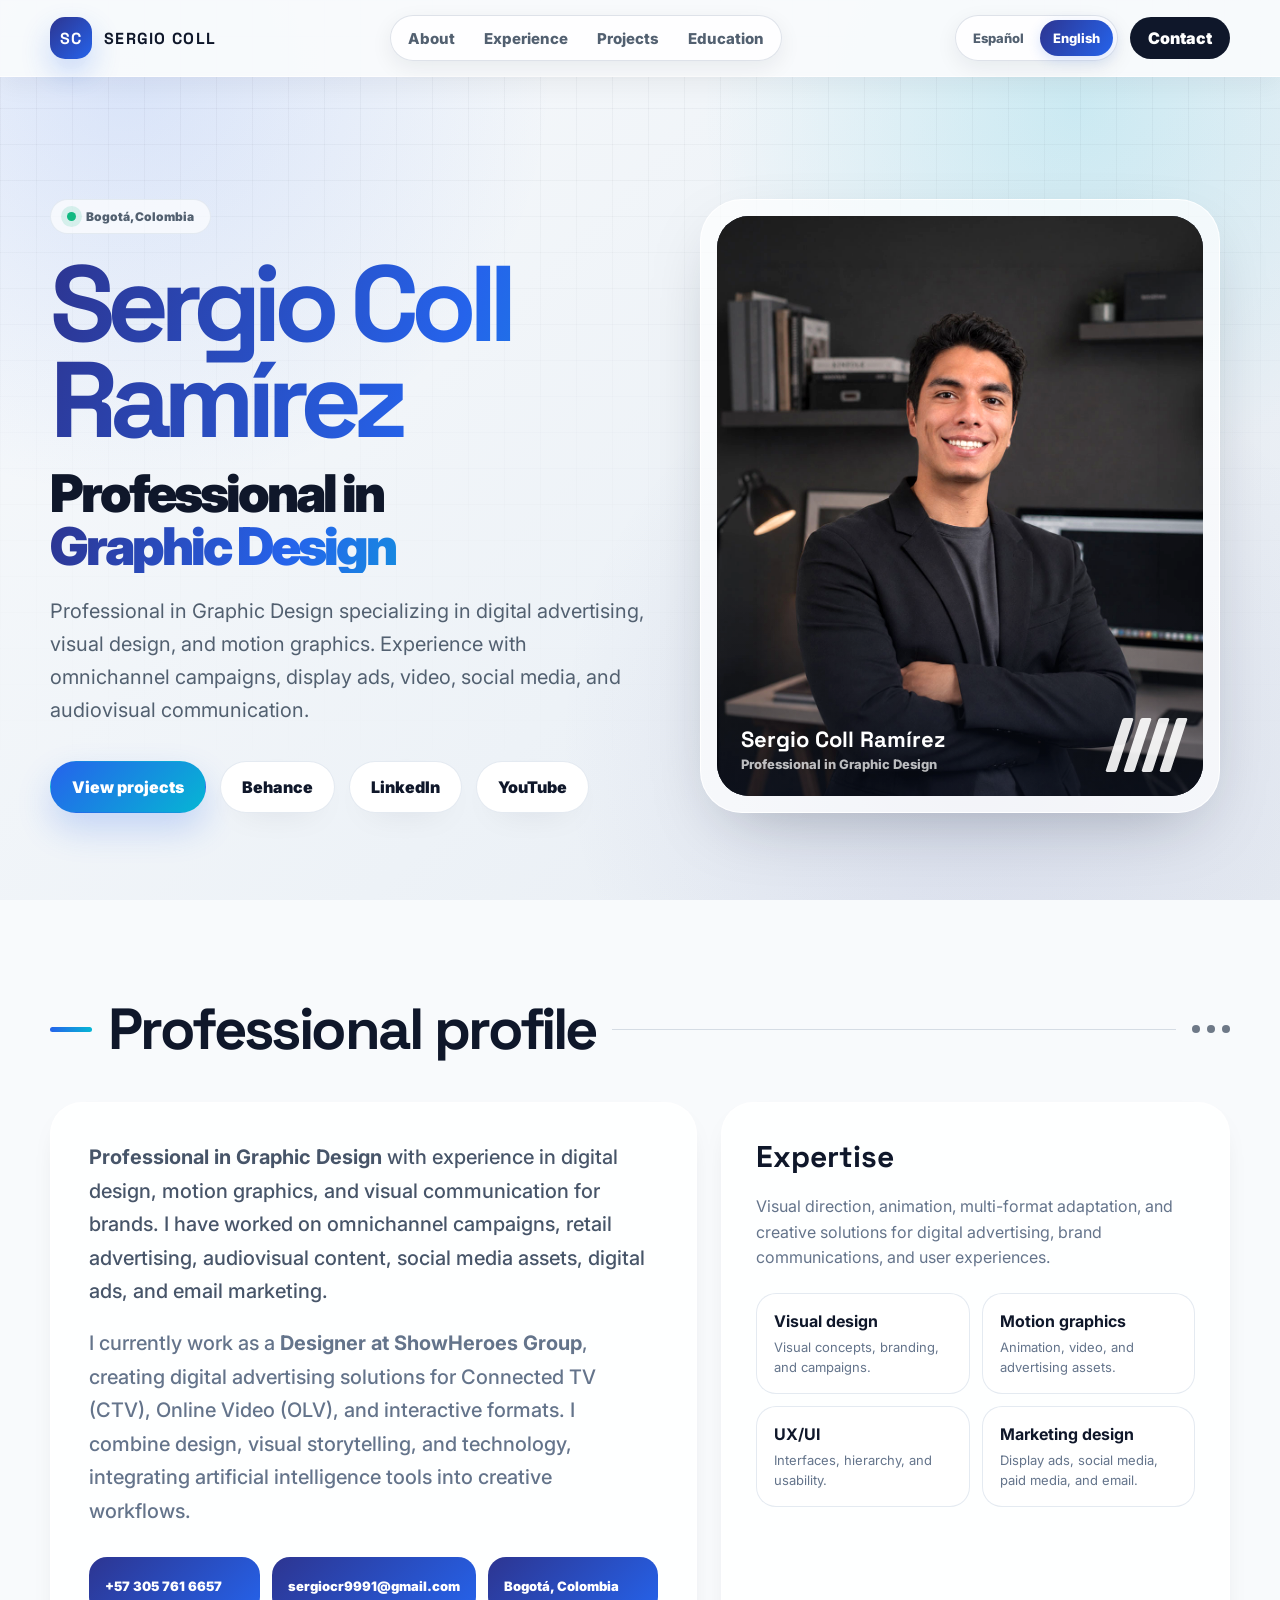
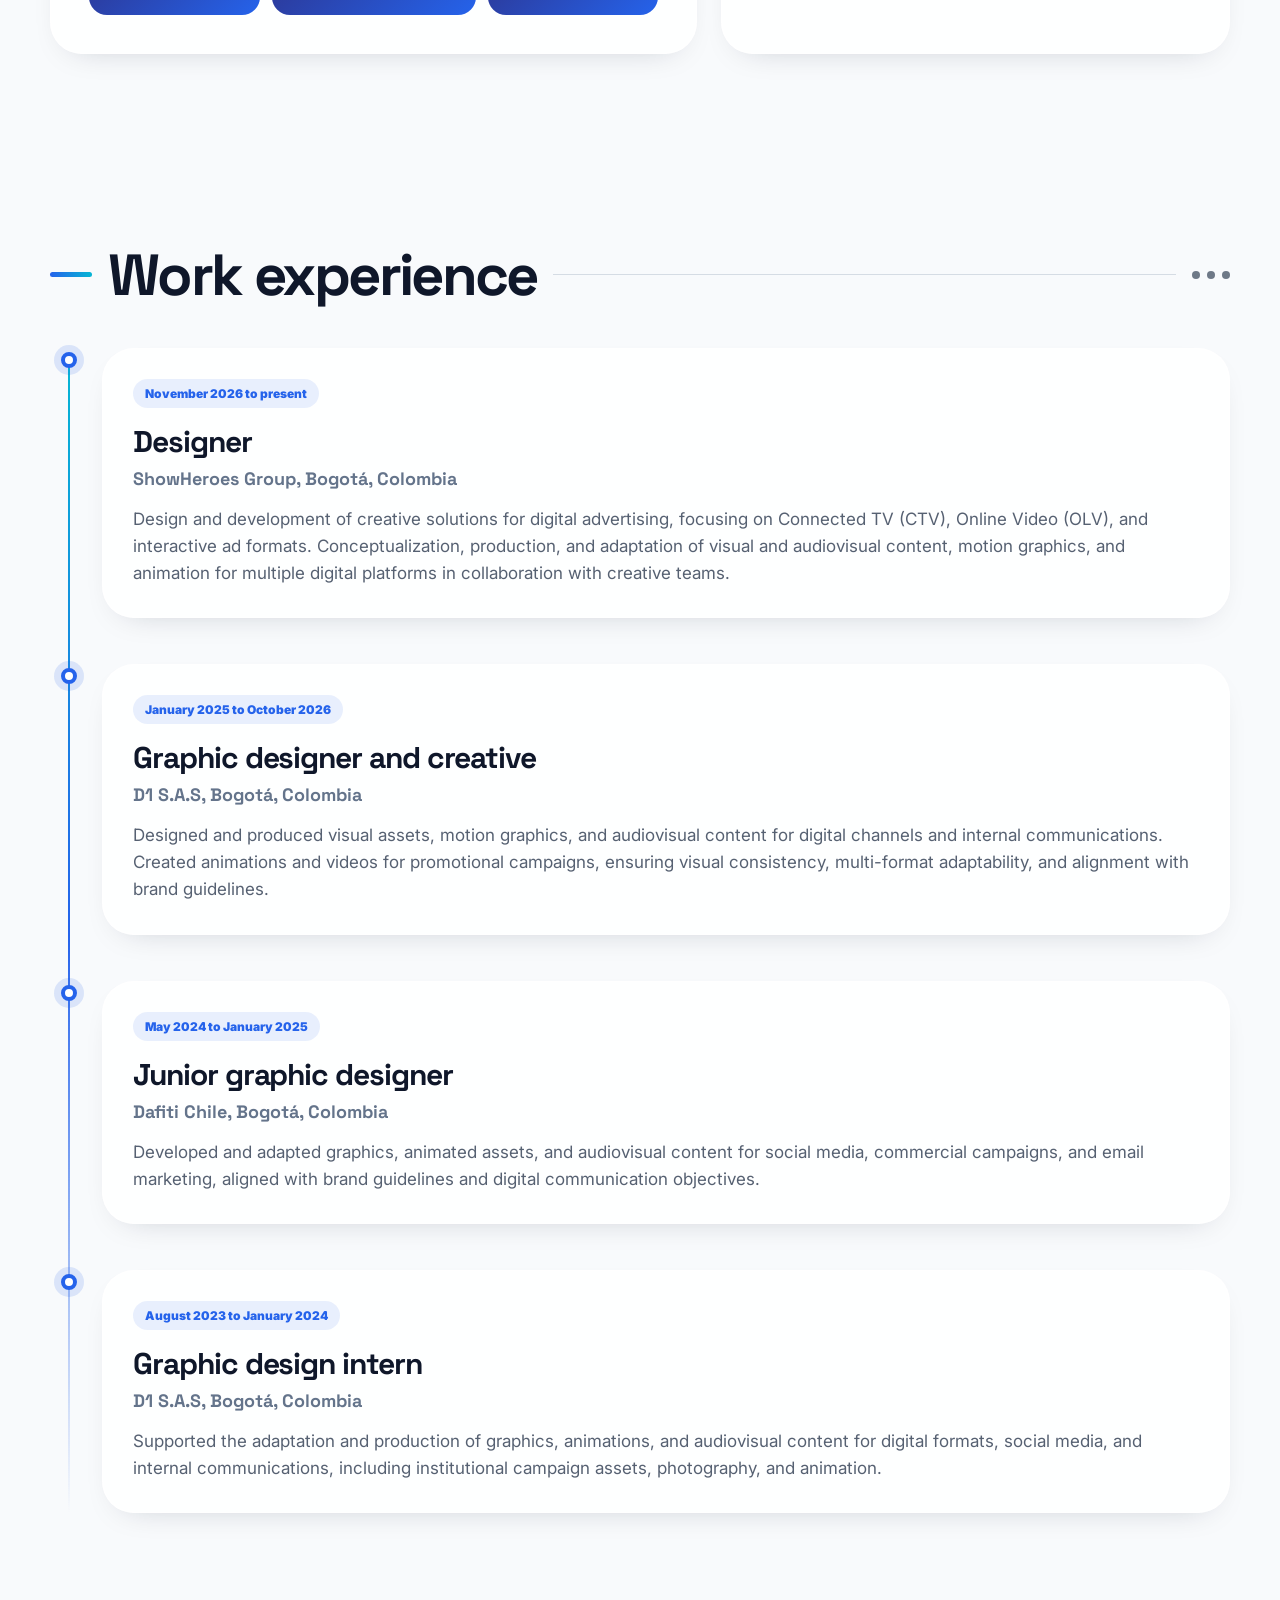
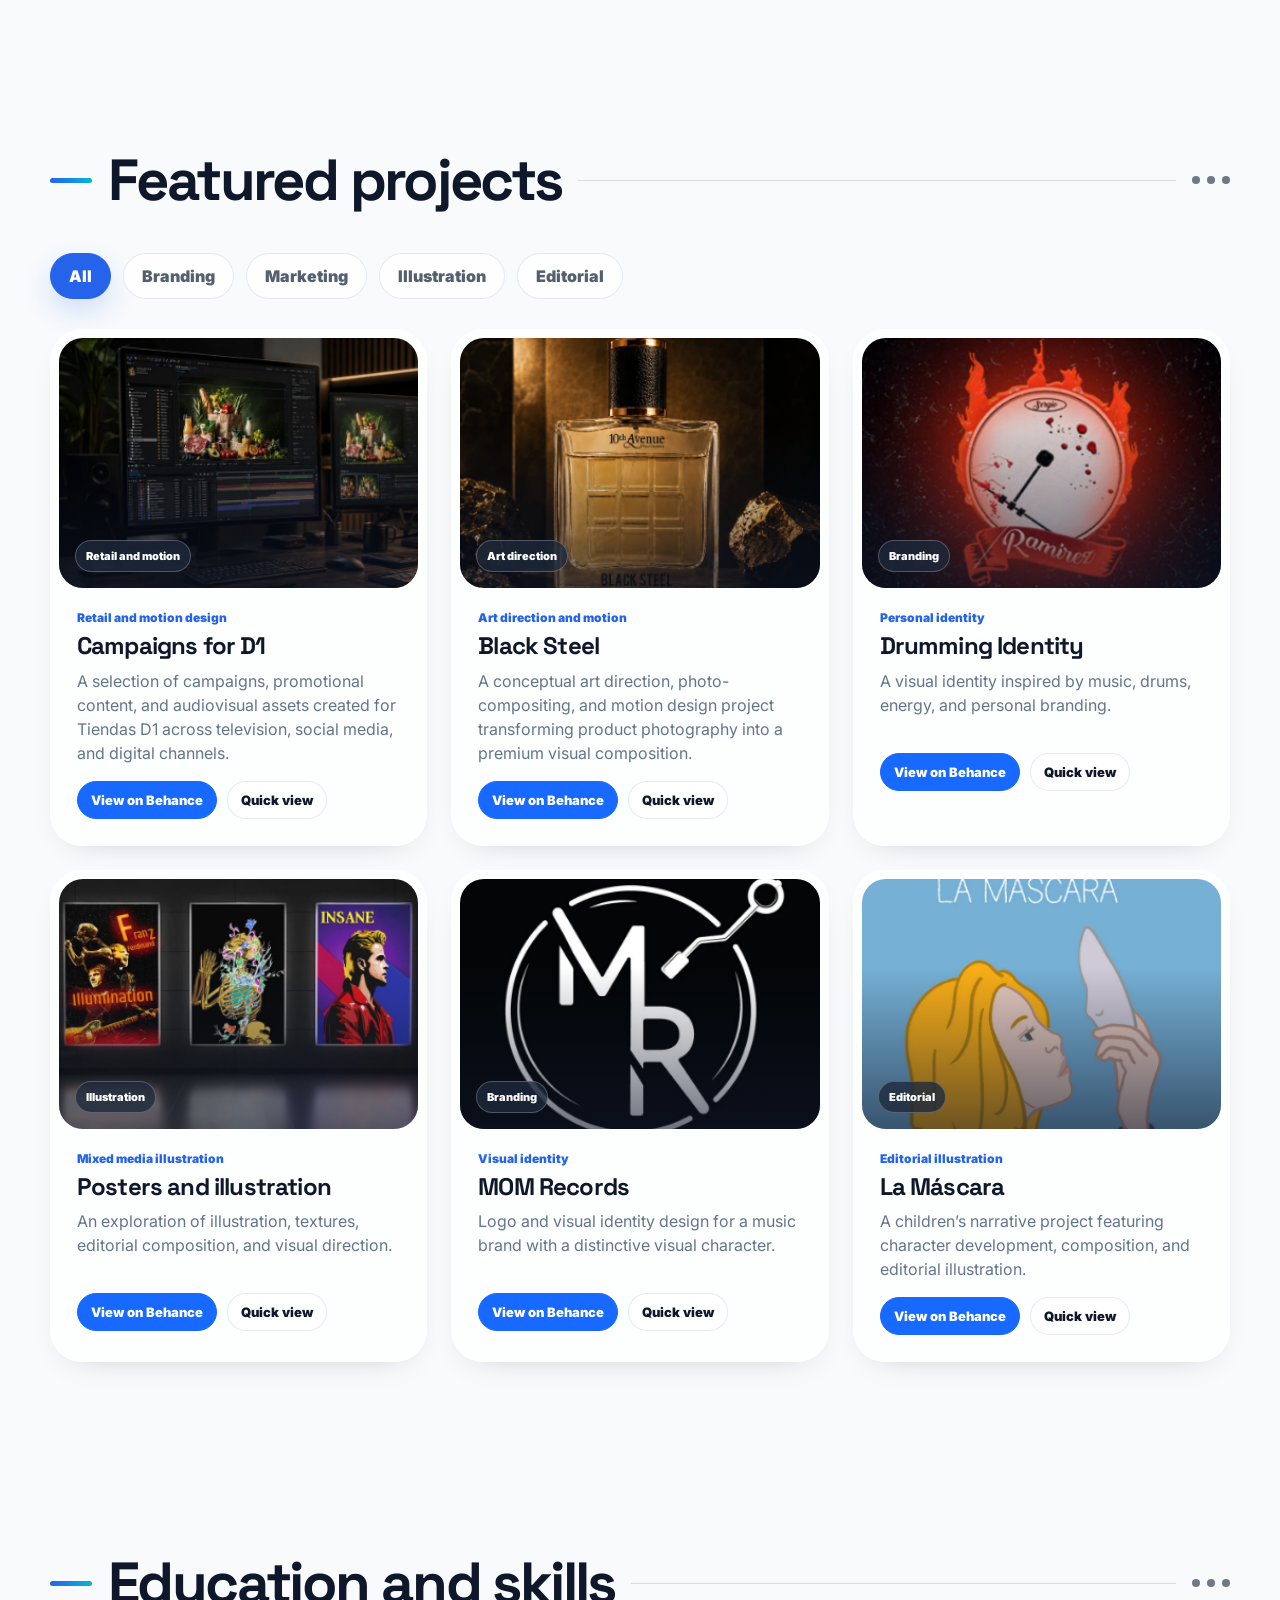
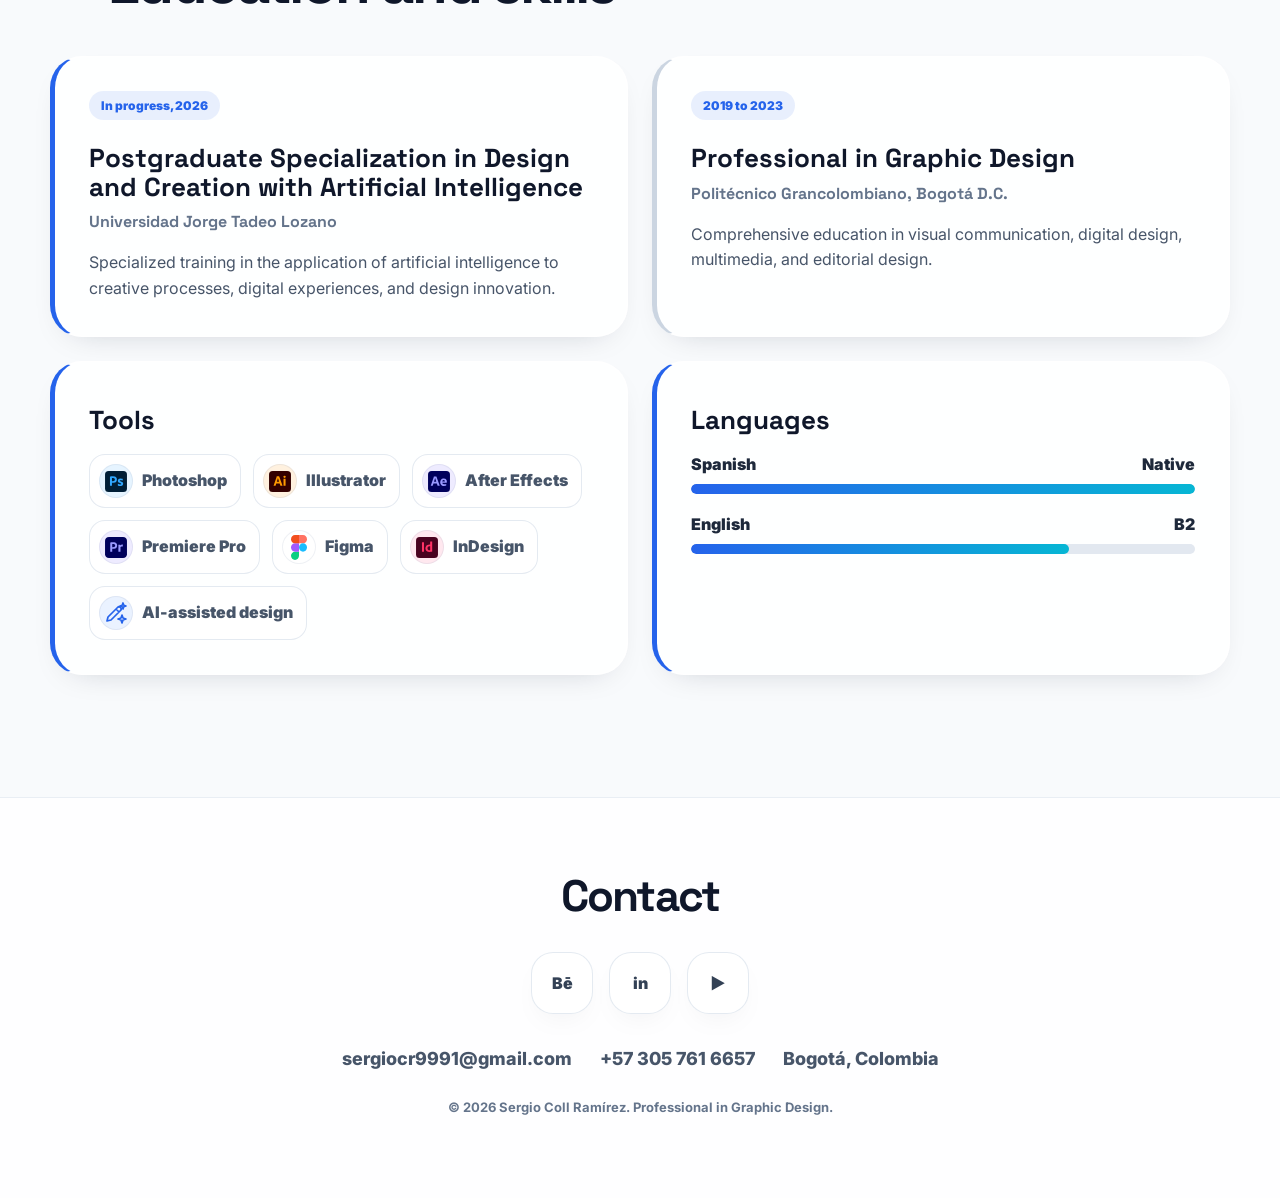
==== commit f23bddf0: "Brighten portrait presentation and restore static white profile stripes" ====
--- a/en/index.html
+++ b/en/index.html
@@ -36,7 +36,7 @@
 @media(max-width:520px){.logo>span:last-child{display:none}.nav-inner{gap:8px}.nav-actions{gap:7px}.nav-cta{padding:8px 11px}}
 @media(max-width:365px){.lang-option{padding:7px 8px;font-size:11px}.nav-cta{padding:8px 9px}}
 @media(prefers-reduced-motion:reduce){.lang-option{transition:none}}
-</style><link rel="stylesheet" href="../assets/portfolio-shared.css?v=8"></head><body>
+</style><link rel="stylesheet" href="../assets/portfolio-shared.css?v=9"></head><body>
 <div id="signature-intro" aria-hidden="true"><div class="signature-intro-inner"><div class="signature-intro-seal"><svg class="signature-intro-ink" xmlns="http://www.w3.org/2000/svg" viewBox="0 0 620 365" role="img" aria-label="Firma Sergio Coll">
 <defs><linearGradient id="blue" x1="0" x2="1" y1="0" y2="0"><stop stop-color="#2d3591"/><stop offset=".6" stop-color="#2563eb"/><stop offset="1" stop-color="#06b6d4"/></linearGradient><mask id="pen-reveal" maskUnits="userSpaceOnUse" maskContentUnits="userSpaceOnUse" x="0" y="0" width="620" height="365"><rect width="620" height="365" fill="#000"/><path d="M220 18 C216 44 217 82 220 133" pathLength="100" class="ink-gesture" data-letter="S" data-delay="120" data-duration="60" stroke="white" stroke-width="20" stroke-linecap="round" stroke-linejoin="round" fill="none"/><path d="M220 134 C202 100 178 68 157 64 C140 58 115 94 120 114 C123 149 188 180 234 208 C260 225 265 234 261 246 C247 275 140 321 38 354 C14 361 5 350 14 339 C48 302 164 245 244 212" pathLength="100" class="ink-gesture" data-letter="S" data-delay="180" data-duration="300" stroke="white" stroke-width="20" stroke-linecap="round" stroke-linejoin="round" fill="none"/><path d="M244 212 C303 190 379 162 423 140" pathLength="100" class="ink-gesture" data-letter="S" data-delay="480" data-duration="75" stroke="white" stroke-width="20" stroke-linecap="round" stroke-linejoin="round" fill="none"/><path d="M371 46 C349 45 319 72 302 98 C289 115 279 138 288 151 C301 169 346 142 381 119 C406 103 406 85 414 89 C424 94 420 109 412 120 C399 135 391 129 394 116" pathLength="100" class="ink-gesture" data-letter="Coll" data-delay="555" data-duration="200" stroke="white" stroke-width="20" stroke-linecap="round" stroke-linejoin="round" fill="none"/><path d="M450 12 C440 61 424 101 414 153 C405 188 391 240 379 303" pathLength="100" class="ink-gesture" data-letter="Coll" data-delay="755" data-duration="100" stroke="white" stroke-width="20" stroke-linecap="round" stroke-linejoin="round" fill="none"/><path d="M378 303 C381 288 390 263 397 242 C407 209 423 163 428 142 C438 97 458 48 469 12" pathLength="100" class="ink-gesture" data-letter="Coll" data-delay="855" data-duration="100" stroke="white" stroke-width="20" stroke-linecap="round" stroke-linejoin="round" fill="none"/><path d="M186 41 C274 20 393 7 489 7 C567 5 594 15 597 28 C600 43 511 105 427 166" pathLength="100" class="ink-gesture" data-letter="R" data-delay="955" data-duration="140" stroke="white" stroke-width="20" stroke-linecap="round" stroke-linejoin="round" fill="none"/><path d="M420 176 C403 191 373 211 359 225 C354 233 377 220 412 210" pathLength="100" class="ink-gesture" data-letter="R" data-delay="1095" data-duration="50" stroke="white" stroke-width="20" stroke-linecap="round" stroke-linejoin="round" fill="none"/><path d="M404 215 C451 191 517 191 613 201" pathLength="100" class="ink-gesture" data-letter="R" data-delay="1145" data-duration="55" stroke="white" stroke-width="20" stroke-linecap="round" stroke-linejoin="round" fill="none"/></mask></defs>
 
--- a/assets/portfolio-shared.css
+++ b/assets/portfolio-shared.css
@@ -66,8 +66,7 @@
 
 /* One shared blue motion treatment for the bilingual hero. */
 .hero .gradient-name,
-.hero .role span,
-.hero .stripes i{
+.hero .role span{
  background-image:linear-gradient(110deg,var(--indigo),var(--blue),var(--cyan),var(--blue),var(--indigo));
  background-size:280% 100%;
  background-position:0% 50%;
@@ -84,7 +83,7 @@
  to{background-position:100% 50%}
 }
 @media(prefers-reduced-motion:reduce){
- .hero .gradient-name,.hero .role span,.hero .stripes i{animation:none!important;background-position:50% 50%}
+ .hero .gradient-name,.hero .role span{animation:none!important;background-position:50% 50%}
 }
 
 /* Section navigation echoes the language selector with clearer labels. */
@@ -121,3 +120,9 @@
  padding-inline-end:.1em;
  margin-inline-end:-.1em;
 }
+
+
+/* Lift portrait exposure without changing the original image or crop. */
+.hero .profile-card img{filter:brightness(1.16) contrast(1.025) saturate(1.02)}
+.hero .profile-card::after{background:linear-gradient(to bottom,transparent 65%,rgba(15,23,42,.45))}
+.hero .stripes i{background:#fff;animation:none!important}
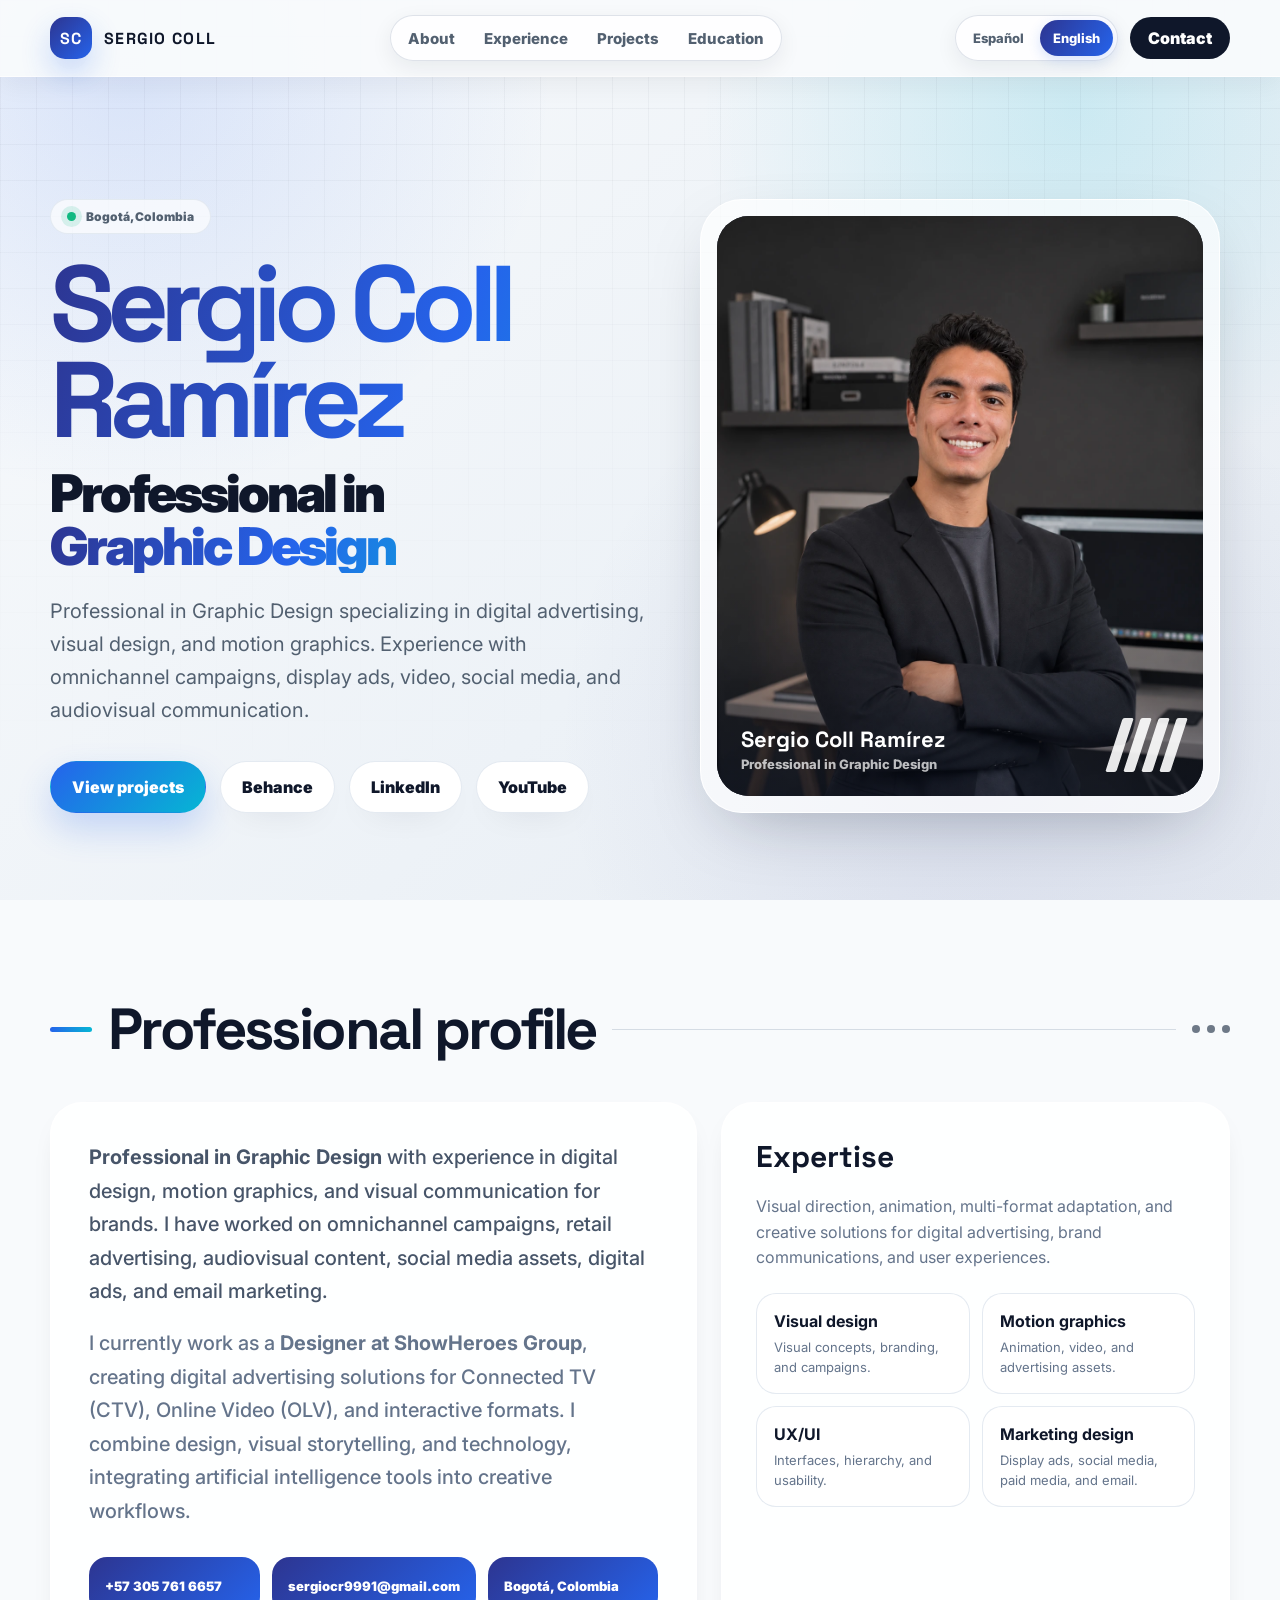
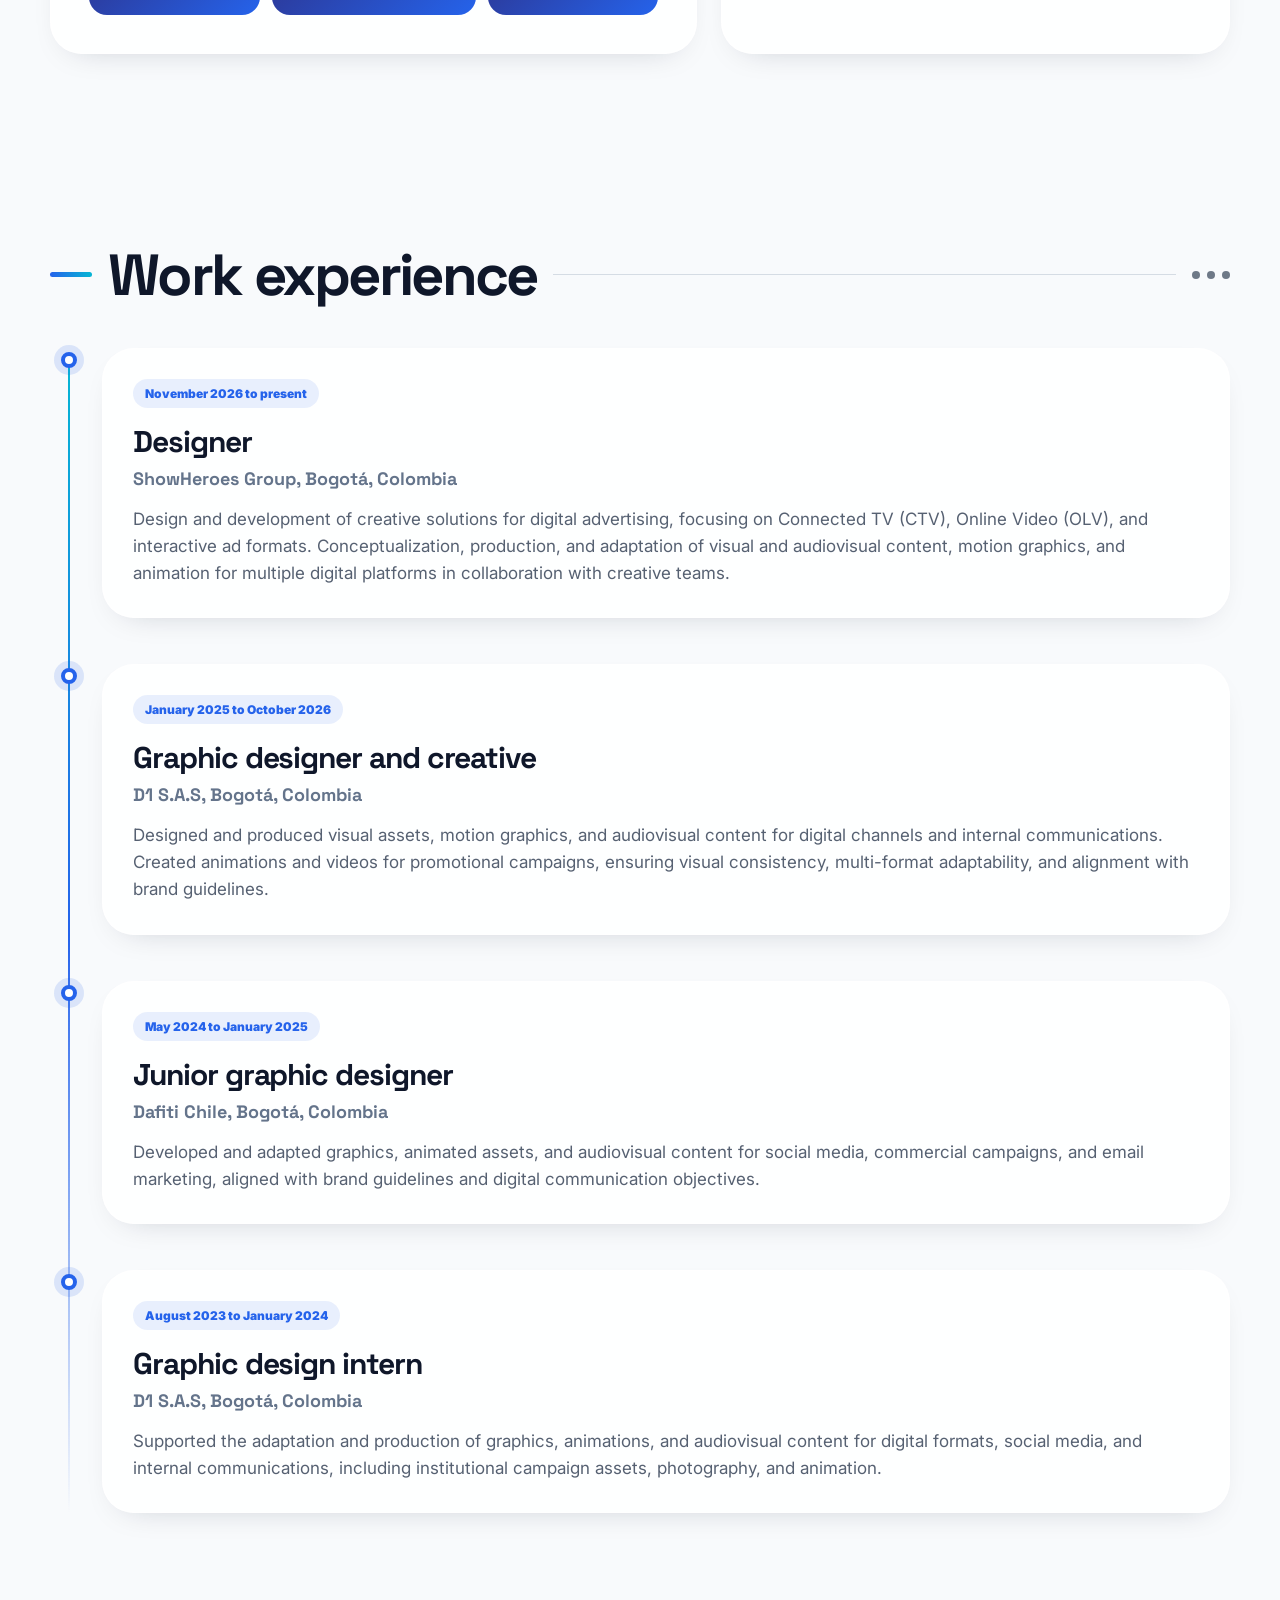
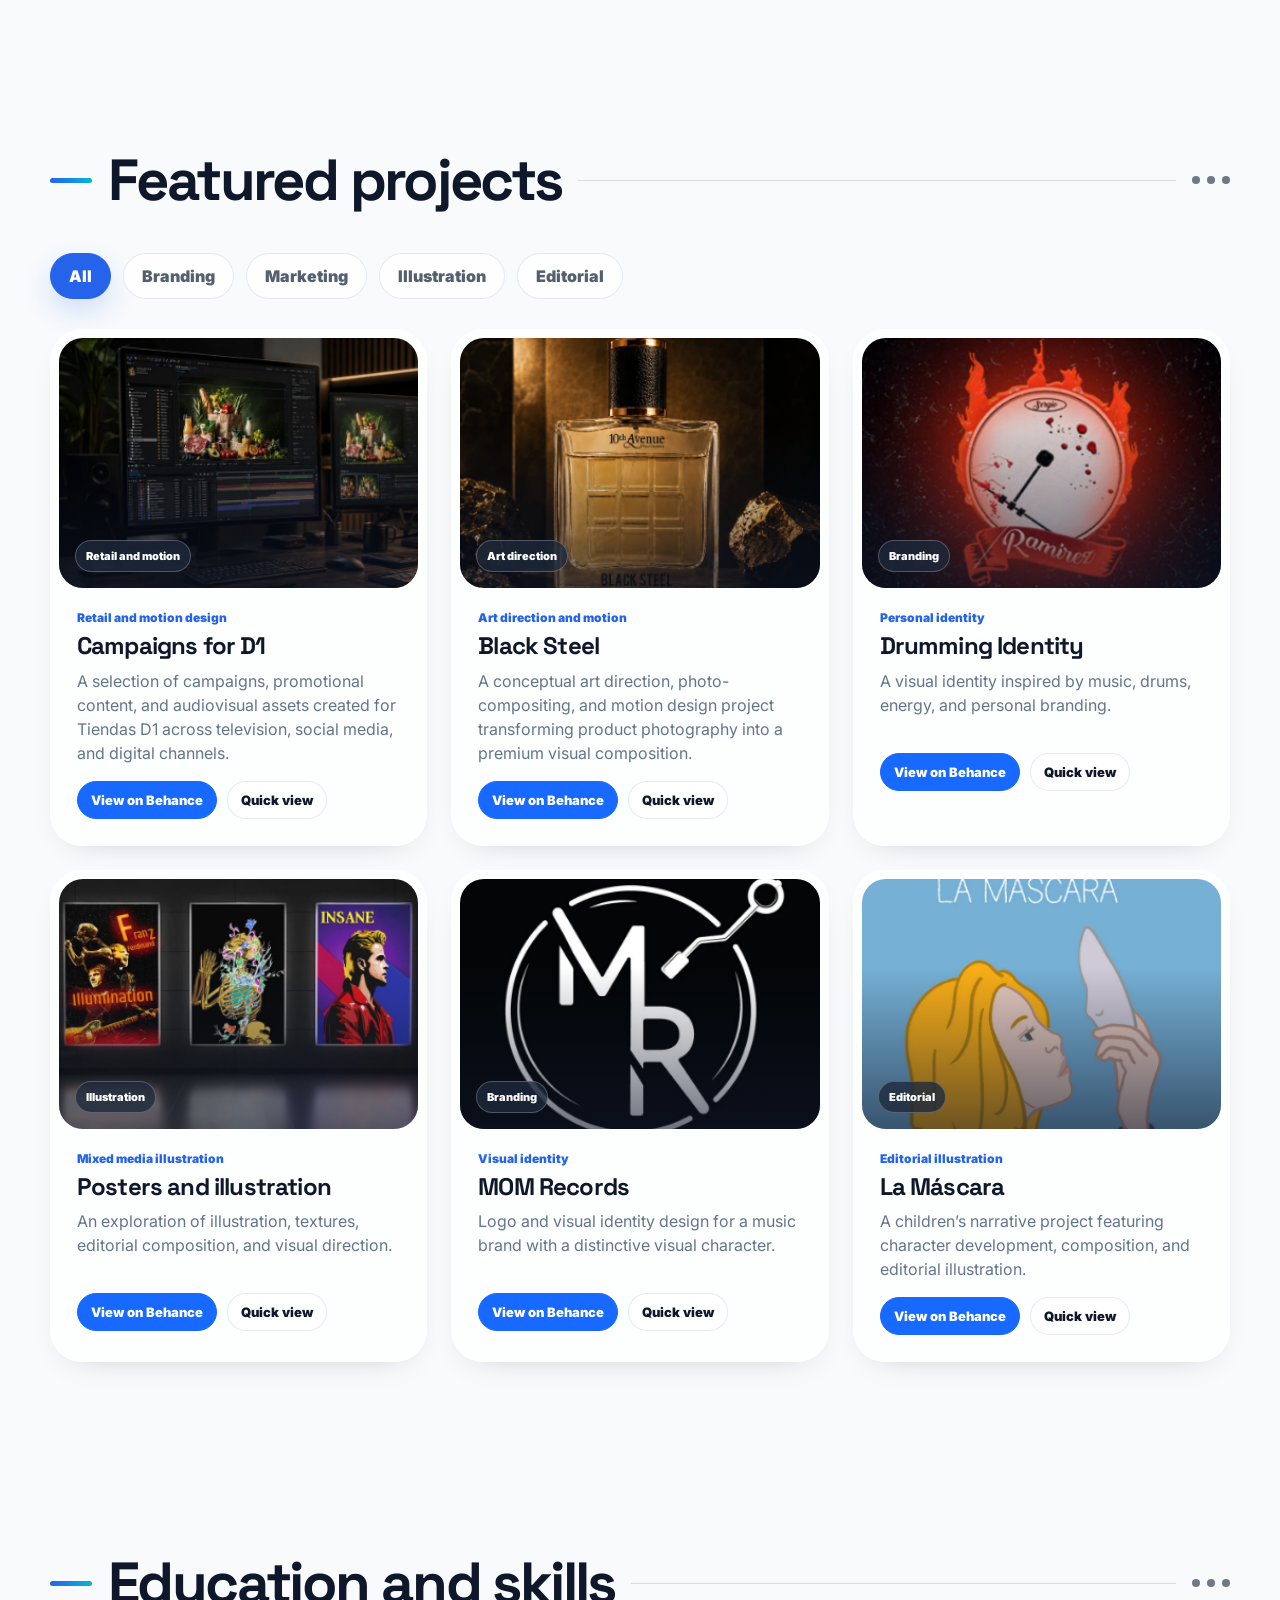
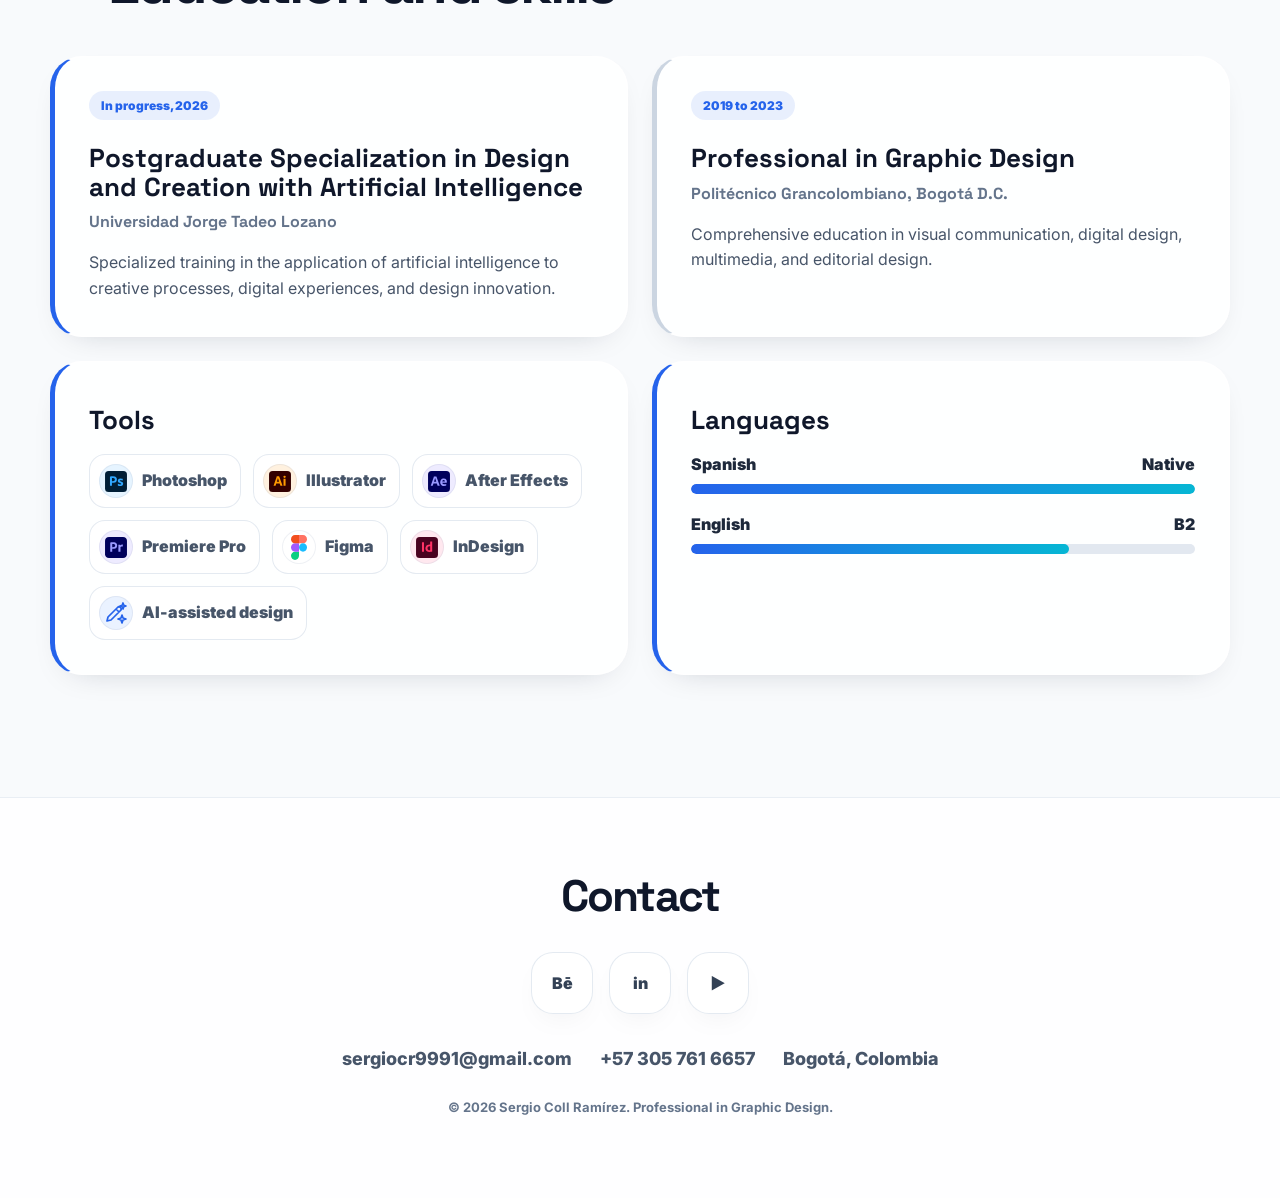
==== commit 39e2ccfe: "Use corrected portrait asset in both languages and remove brightness filter" ====
--- a/en/index.html
+++ b/en/index.html
@@ -36,7 +36,7 @@
 @media(max-width:520px){.logo>span:last-child{display:none}.nav-inner{gap:8px}.nav-actions{gap:7px}.nav-cta{padding:8px 11px}}
 @media(max-width:365px){.lang-option{padding:7px 8px;font-size:11px}.nav-cta{padding:8px 9px}}
 @media(prefers-reduced-motion:reduce){.lang-option{transition:none}}
-</style><link rel="stylesheet" href="../assets/portfolio-shared.css?v=9"></head><body>
+</style><link rel="stylesheet" href="../assets/portfolio-shared.css?v=10"></head><body>
 <div id="signature-intro" aria-hidden="true"><div class="signature-intro-inner"><div class="signature-intro-seal"><svg class="signature-intro-ink" xmlns="http://www.w3.org/2000/svg" viewBox="0 0 620 365" role="img" aria-label="Firma Sergio Coll">
 <defs><linearGradient id="blue" x1="0" x2="1" y1="0" y2="0"><stop stop-color="#2d3591"/><stop offset=".6" stop-color="#2563eb"/><stop offset="1" stop-color="#06b6d4"/></linearGradient><mask id="pen-reveal" maskUnits="userSpaceOnUse" maskContentUnits="userSpaceOnUse" x="0" y="0" width="620" height="365"><rect width="620" height="365" fill="#000"/><path d="M220 18 C216 44 217 82 220 133" pathLength="100" class="ink-gesture" data-letter="S" data-delay="120" data-duration="60" stroke="white" stroke-width="20" stroke-linecap="round" stroke-linejoin="round" fill="none"/><path d="M220 134 C202 100 178 68 157 64 C140 58 115 94 120 114 C123 149 188 180 234 208 C260 225 265 234 261 246 C247 275 140 321 38 354 C14 361 5 350 14 339 C48 302 164 245 244 212" pathLength="100" class="ink-gesture" data-letter="S" data-delay="180" data-duration="300" stroke="white" stroke-width="20" stroke-linecap="round" stroke-linejoin="round" fill="none"/><path d="M244 212 C303 190 379 162 423 140" pathLength="100" class="ink-gesture" data-letter="S" data-delay="480" data-duration="75" stroke="white" stroke-width="20" stroke-linecap="round" stroke-linejoin="round" fill="none"/><path d="M371 46 C349 45 319 72 302 98 C289 115 279 138 288 151 C301 169 346 142 381 119 C406 103 406 85 414 89 C424 94 420 109 412 120 C399 135 391 129 394 116" pathLength="100" class="ink-gesture" data-letter="Coll" data-delay="555" data-duration="200" stroke="white" stroke-width="20" stroke-linecap="round" stroke-linejoin="round" fill="none"/><path d="M450 12 C440 61 424 101 414 153 C405 188 391 240 379 303" pathLength="100" class="ink-gesture" data-letter="Coll" data-delay="755" data-duration="100" stroke="white" stroke-width="20" stroke-linecap="round" stroke-linejoin="round" fill="none"/><path d="M378 303 C381 288 390 263 397 242 C407 209 423 163 428 142 C438 97 458 48 469 12" pathLength="100" class="ink-gesture" data-letter="Coll" data-delay="855" data-duration="100" stroke="white" stroke-width="20" stroke-linecap="round" stroke-linejoin="round" fill="none"/><path d="M186 41 C274 20 393 7 489 7 C567 5 594 15 597 28 C600 43 511 105 427 166" pathLength="100" class="ink-gesture" data-letter="R" data-delay="955" data-duration="140" stroke="white" stroke-width="20" stroke-linecap="round" stroke-linejoin="round" fill="none"/><path d="M420 176 C403 191 373 211 359 225 C354 233 377 220 412 210" pathLength="100" class="ink-gesture" data-letter="R" data-delay="1095" data-duration="50" stroke="white" stroke-width="20" stroke-linecap="round" stroke-linejoin="round" fill="none"/><path d="M404 215 C451 191 517 191 613 201" pathLength="100" class="ink-gesture" data-letter="R" data-delay="1145" data-duration="55" stroke="white" stroke-width="20" stroke-linecap="round" stroke-linejoin="round" fill="none"/></mask></defs>
 
@@ -48,7 +48,7 @@
 <header class="wrap hero" id="inicio"><div class="hero-copy reveal"><div class="tagline"><i></i>Bogotá, Colombia</div><h1><span class="gradient-name">Sergio Coll Ramírez</span></h1><div class="role">Professional in<br/><span>Graphic Design</span></div><p>Professional in Graphic Design specializing in digital advertising, visual design, and motion graphics. Experience with omnichannel campaigns, display ads, video, social media, and audiovisual communication.</p><div class="actions"><a class="btn primary" href="#proyectos">View projects</a><a class="btn" href="https://www.behance.net/Sergio_cr" rel="noopener" target="_blank">Behance</a><a class="btn" href="https://www.linkedin.com/in/sergiocr99/" rel="noopener" target="_blank">LinkedIn</a><a class="btn" href="https://www.youtube.com/@sergioramirez6791/videos" rel="noopener" target="_blank">YouTube</a></div></div><div class="hero-visual reveal delay1">
 <div class="profile-shell">
 <div class="profile-card">
-<img alt="Sergio Coll Ramírez, professional portrait" decoding="async" fetchpriority="high" height="1350" id="main-profile-photo" src="[data-uri]" width="1080"/>
+<img alt="Sergio Coll Ramírez, professional portrait" decoding="async" fetchpriority="high" height="1350" id="main-profile-photo" src="../assets/sergio-portrait-retouched.webp" width="1080"/>
 <div class="profile-info">
 <div><b>Sergio Coll Ramírez</b><span>Professional in Graphic Design</span></div>
 <div aria-hidden="true" class="stripes"><i></i><i></i><i></i><i></i></div>
--- a/assets/portfolio-shared.css
+++ b/assets/portfolio-shared.css
@@ -123,6 +123,6 @@
 
 
 /* Lift portrait exposure without changing the original image or crop. */
-.hero .profile-card img{filter:brightness(1.16) contrast(1.025) saturate(1.02)}
+.hero .profile-card img{filter:none}
 .hero .profile-card::after{background:linear-gradient(to bottom,transparent 65%,rgba(15,23,42,.45))}
 .hero .stripes i{background:#fff;animation:none!important}
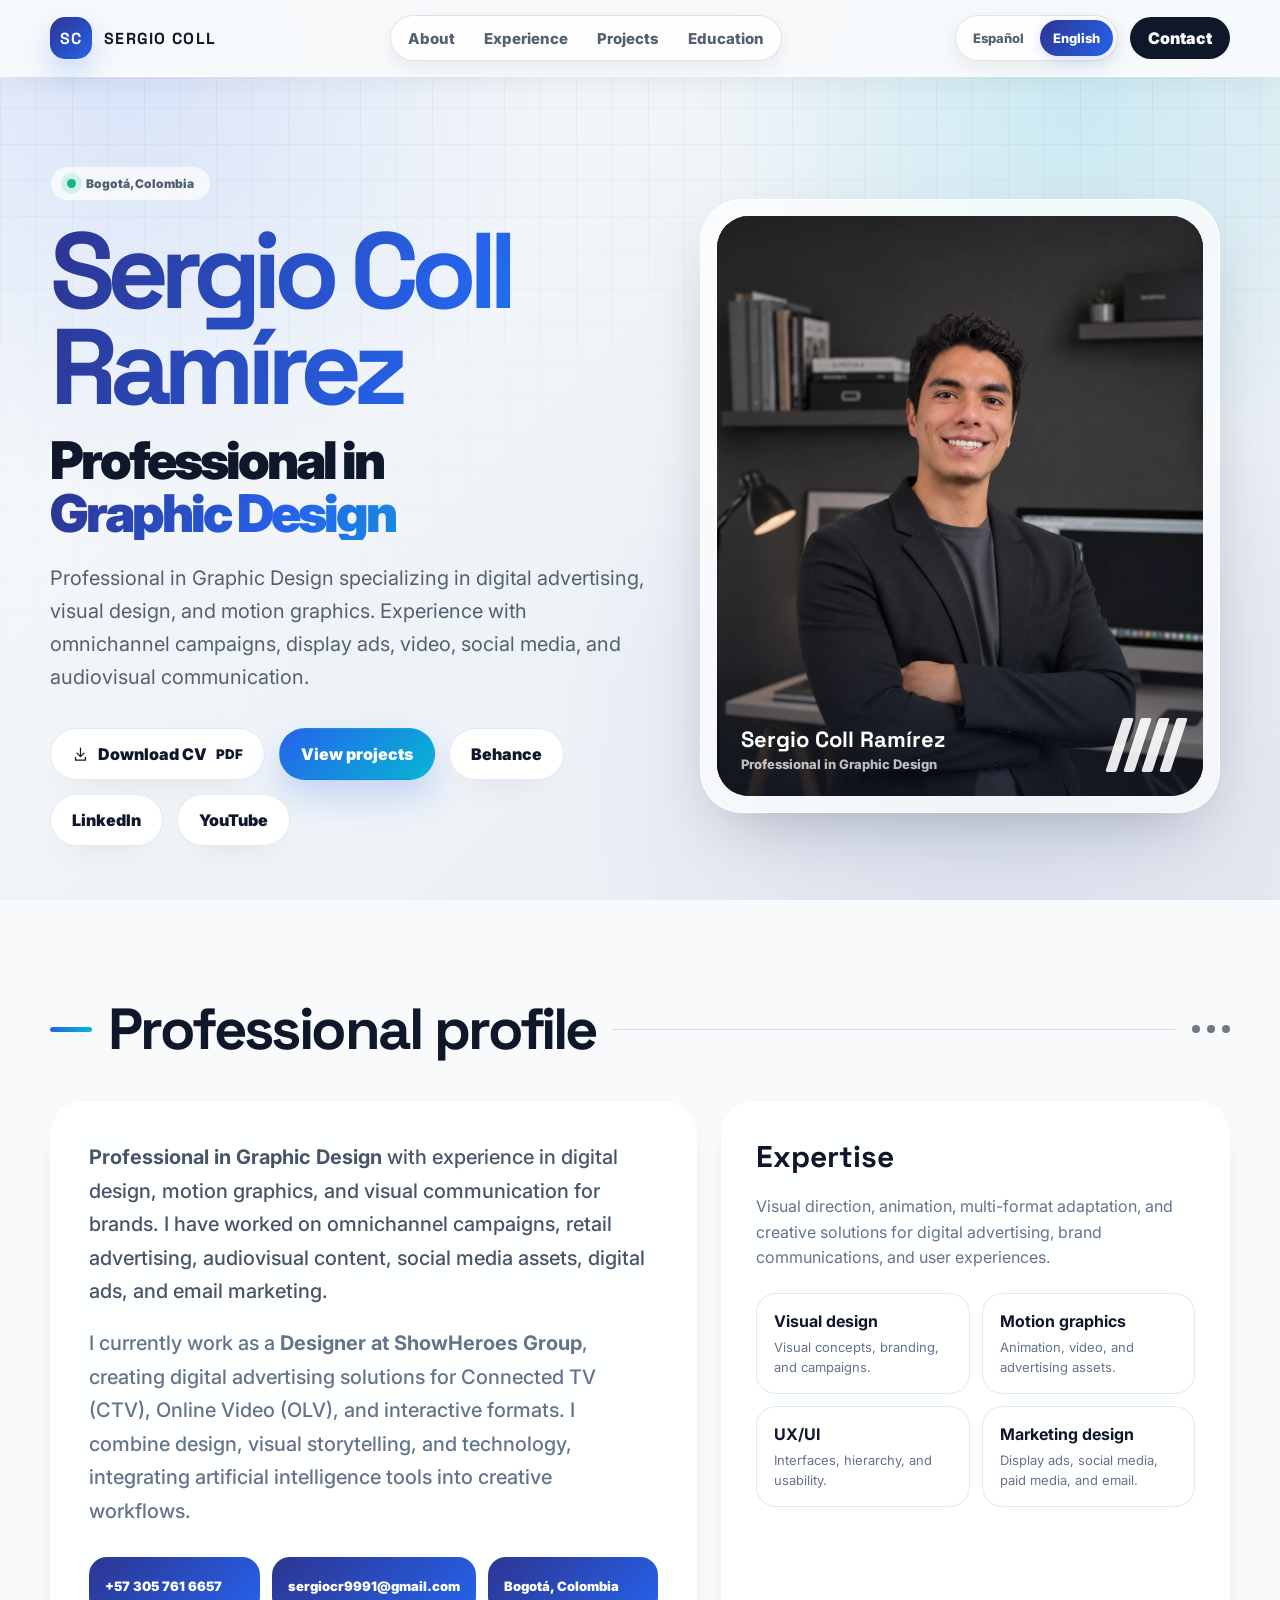
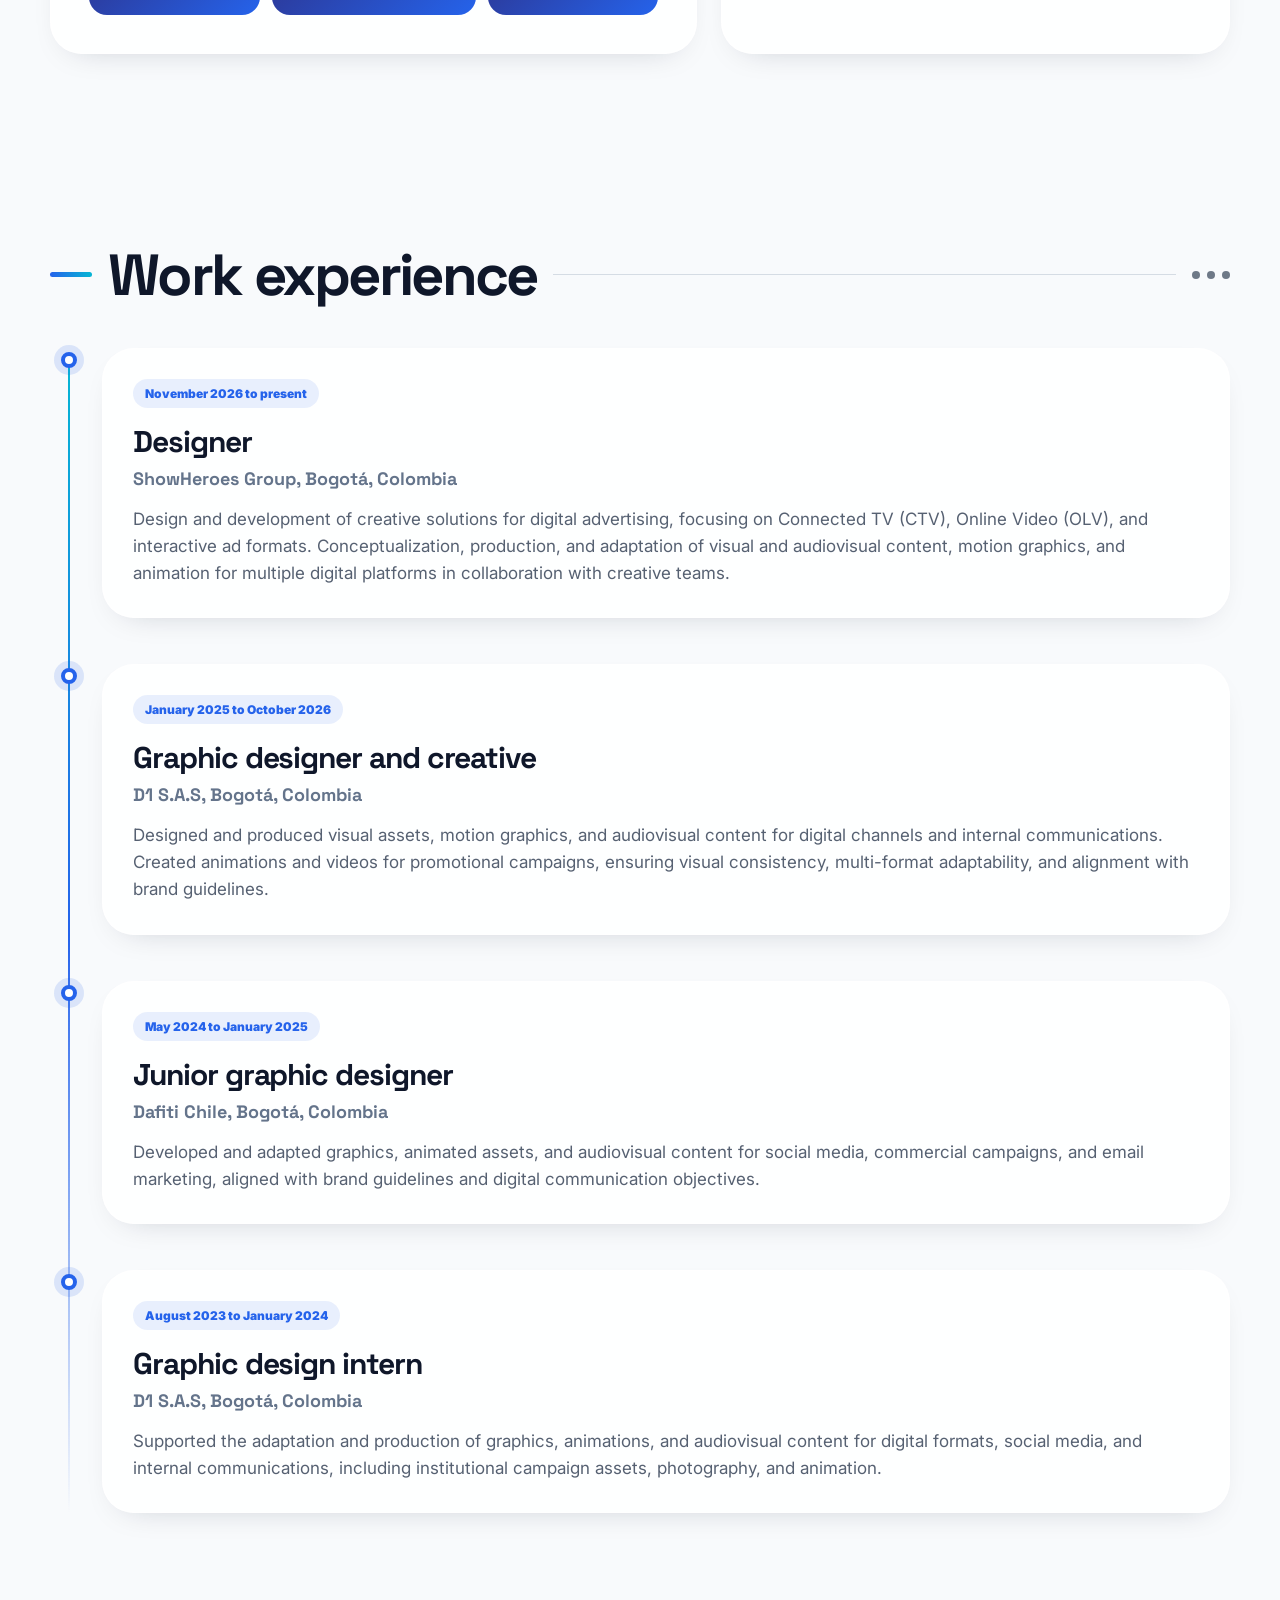
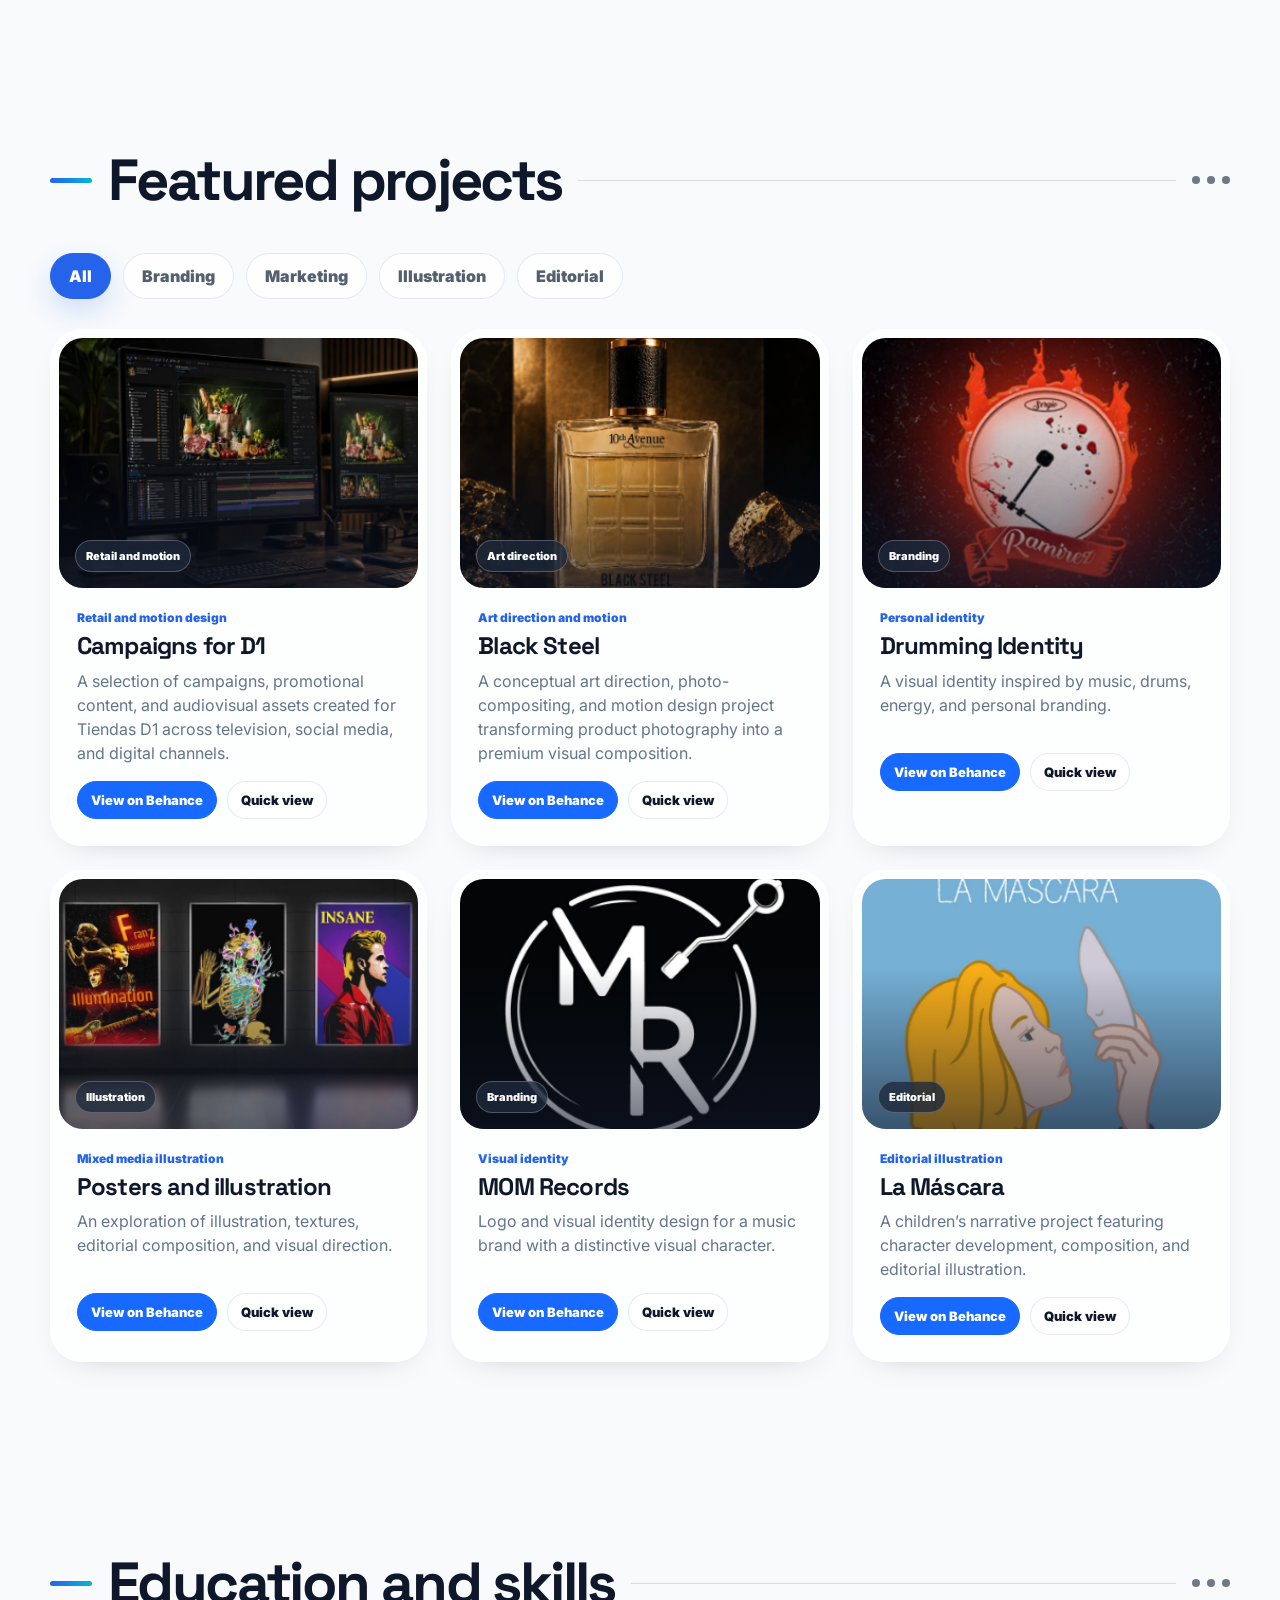
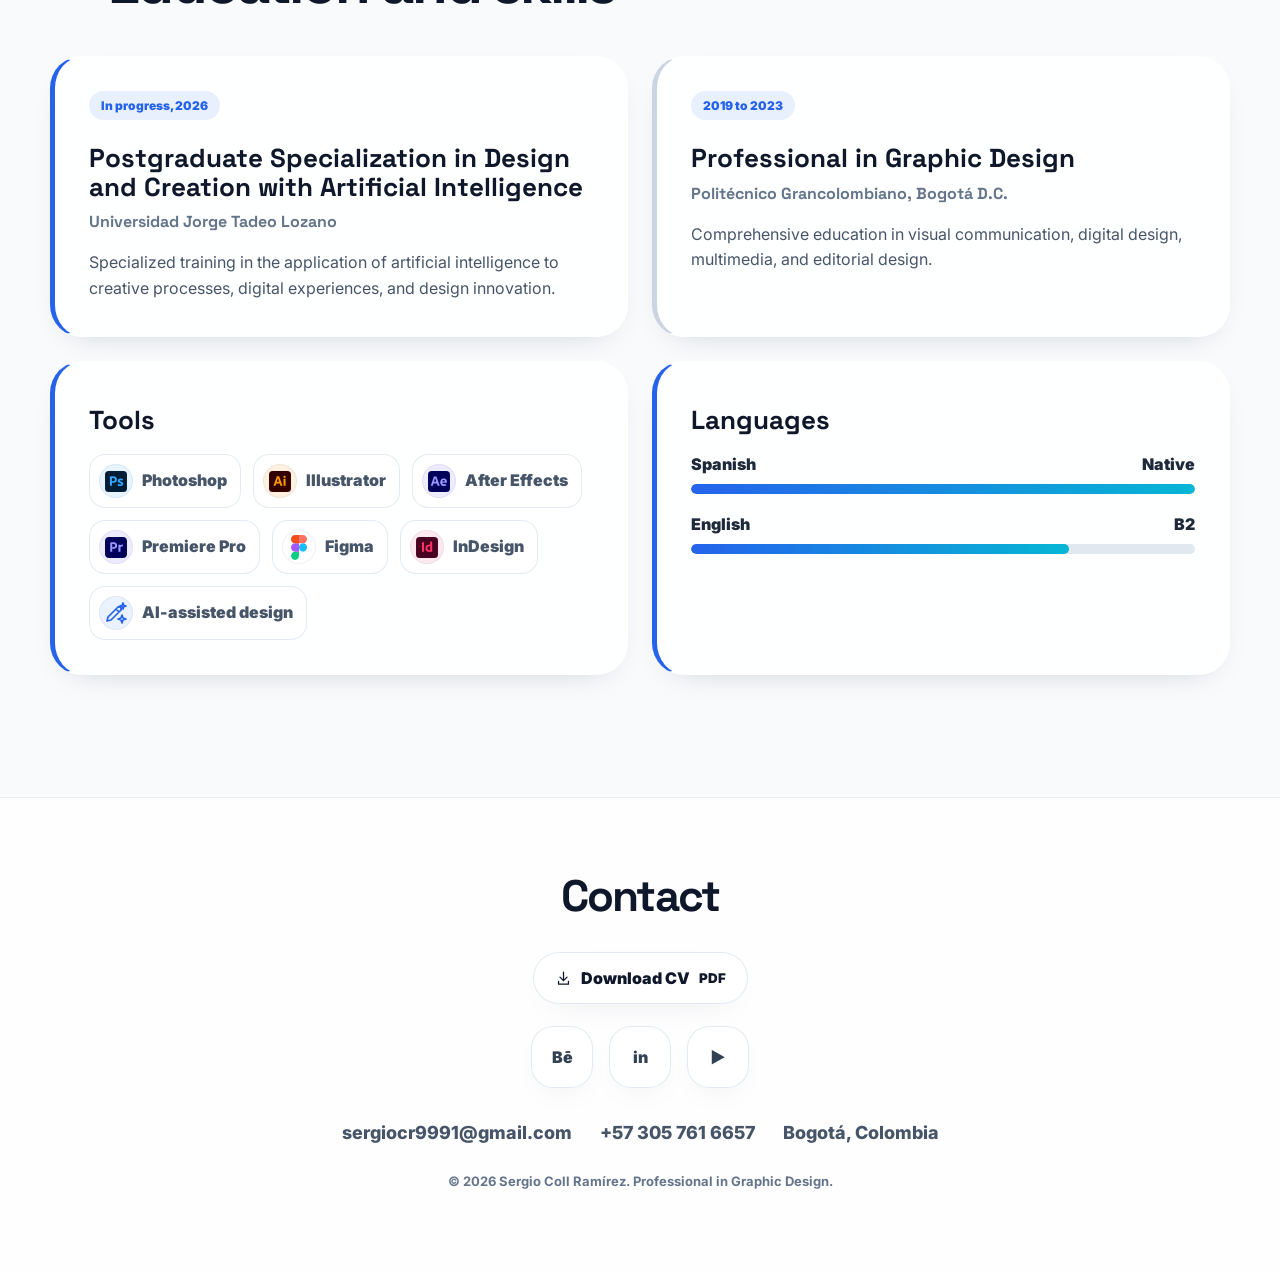
==== commit b426cc1c: "Add bilingual downloadable CV PDFs with active links" ====
--- a/en/index.html
+++ b/en/index.html
@@ -1,5 +1,14 @@
 <!doctype html>
-<html lang="en"><head><meta content="Sergio Coll Ramírez | Graphic Design Portfolio" property="og:title"/><meta content="Digital advertising, motion graphics, Connected TV, online video and interactive formats." property="og:description"/><meta content="website" property="og:type"/><meta content="#2563eb" name="theme-color"/><link href="https://sergiocr9991-beep.github.io/CV-Sergio-Coll/en/" rel="canonical"/><link href="https://sergiocr9991-beep.github.io/CV-Sergio-Coll/" hreflang="es" rel="alternate"/><link href="https://sergiocr9991-beep.github.io/CV-Sergio-Coll/en/" hreflang="en" rel="alternate"/><link href="https://fonts.googleapis.com" rel="preconnect"/><link crossorigin="crossorigin" href="https://fonts.gstatic.com" rel="preconnect"/><link href="https://fonts.googleapis.com/css2?family=Inter:wght@400;500;600;700;800;900&amp;family=Space+Grotesk:wght@500;600;700;800&amp;display=swap" rel="stylesheet"/><meta charset="utf-8"/><meta content="width=device-width, initial-scale=1.0" name="viewport"/><title>Sergio Coll Ramírez | Professional in Graphic Design</title><meta content="Portfolio of Sergio Coll Ramírez, Professional in Graphic Design and Designer at ShowHeroes Group. Digital advertising, motion graphics, video, interactive formats and visual design." name="description"/><style>
+<html lang="en"><head>
+<!-- Google Tag Manager -->
+<script async src="https://www.googletagmanager.com/gtm.js?id=GTM-KQ28TPGJ"></script>
+<script>
+  window.dataLayer = window.dataLayer || [];
+  function gtag(){dataLayer.push(arguments);}
+  gtag('js', new Date());
+</script>
+<!-- End Google Tag Manager -->
+<meta content="Sergio Coll Ramírez | Graphic Design Portfolio" property="og:title"/><meta content="Digital advertising, motion graphics, Connected TV, online video and interactive formats." property="og:description"/><meta content="website" property="og:type"/><meta content="#2563eb" name="theme-color"/><link href="https://sergiocr9991-beep.github.io/CV-Sergio-Coll/en/" rel="canonical"/><link href="https://sergiocr9991-beep.github.io/CV-Sergio-Coll/" hreflang="es" rel="alternate"/><link href="https://sergiocr9991-beep.github.io/CV-Sergio-Coll/en/" hreflang="en" rel="alternate"/><link href="https://fonts.googleapis.com" rel="preconnect"/><link crossorigin="crossorigin" href="https://fonts.gstatic.com" rel="preconnect"/><link href="https://fonts.googleapis.com/css2?family=Inter:wght@400;500;600;700;800;900&amp;family=Space+Grotesk:wght@500;600;700;800&amp;display=swap" rel="stylesheet"/><meta charset="utf-8"/><meta content="width=device-width, initial-scale=1.0" name="viewport"/><title>Sergio Coll Ramírez | Professional in Graphic Design</title><meta content="Portfolio of Sergio Coll Ramírez, Professional in Graphic Design and Designer at ShowHeroes Group. Digital advertising, motion graphics, video, interactive formats and visual design." name="description"/><style>
 :root{--bg:#f8fafc;--ink:#0f172a;--text:#475569;--muted:#64748b;--line:rgba(148,163,184,.35);--glass:rgba(255,255,255,.72);--blue:#2563eb;--indigo:#2d3591;--cyan:#06b6d4;--shadow:0 24px 70px -28px rgba(15,23,42,.34);--soft:0 12px 34px -22px rgba(15,23,42,.28);--r:32px;--max:1180px}*{box-sizing:border-box}html{scroll-behavior:smooth}body{margin:0;font-family:Inter,system-ui,-apple-system,BlinkMacSystemFont,"Segoe UI",sans-serif;background:var(--bg);color:var(--text);overflow-x:hidden}body:before{content:"";position:fixed;inset:0;z-index:-3;background:radial-gradient(circle at 10% 8%,rgba(37,99,235,.14),transparent 30%),radial-gradient(circle at 84% 12%,rgba(6,182,212,.15),transparent 28%),radial-gradient(circle at 76% 82%,rgba(45,53,145,.1),transparent 34%),linear-gradient(135deg,#f8fafc,#edf2f7 58%,#e6ebf2)}body:after{content:"";position:fixed;inset:0;z-index:-2;pointer-events:none;background-image:linear-gradient(rgba(15,23,42,.045) 1px,transparent 1px),linear-gradient(90deg,rgba(15,23,42,.045) 1px,transparent 1px);background-size:36px 36px;mask-image:linear-gradient(to bottom,#000,rgba(0,0,0,.3),transparent 90%)}a{text-decoration:none;color:inherit}button{font:inherit}img{display:block;max-width:100%}h1,h2,h3,h4{font-family:"Space Grotesk",Inter,sans-serif;margin:0;color:var(--ink)}.progress{position:fixed;top:0;left:0;height:4px;width:0;background:linear-gradient(90deg,var(--blue),var(--cyan));z-index:100}.wrap{width:min(var(--max),calc(100% - 40px));margin:auto}.blob{position:fixed;border-radius:50%;filter:blur(70px);pointer-events:none;z-index:-1;opacity:.65}.b1{top:-16%;left:-8%;width:44vw;height:44vw;background:rgba(37,99,235,.16);animation:float 16s infinite alternate}.b2{right:-14%;bottom:-18%;width:54vw;height:54vw;background:rgba(6,182,212,.16);animation:float2 19s infinite alternate}@keyframes float{to{transform:translate(34px,48px) scale(1.08)}}@keyframes float2{to{transform:translate(-42px,-32px) scale(1.06)}}nav{position:fixed;top:0;left:0;right:0;z-index:80;background:rgba(248,250,252,.76);backdrop-filter:blur(18px);border-bottom:1px solid rgba(255,255,255,.72);box-shadow:0 8px 26px rgba(15,23,42,.05)}.nav-inner{height:76px;display:flex;align-items:center;justify-content:space-between;gap:24px}.logo{display:flex;align-items:center;gap:12px;font-family:"Space Grotesk";font-weight:800;letter-spacing:.08em;color:var(--ink)}.mark{width:42px;height:42px;border-radius:15px;background:linear-gradient(135deg,var(--indigo),var(--blue));display:grid;place-items:center;color:#fff;box-shadow:0 14px 30px rgba(37,99,235,.24)}.nav-links{display:flex;gap:26px;text-transform:uppercase;font-weight:900;font-size:13px;letter-spacing:.08em}.nav-links a{color:#526070;transition:.25s}.nav-links a:hover,.nav-links a.active{color:var(--blue)}.nav-cta{padding:11px 18px;border-radius:999px;background:var(--ink);color:#fff;font-weight:900}.hero{min-height:100vh;display:grid;grid-template-columns:1.05fr .95fr;gap:44px;align-items:center;padding-top:112px}.tagline{display:inline-flex;align-items:center;gap:10px;padding:9px 16px;margin-bottom:22px;border:1px solid rgba(226,232,240,.9);background:rgba(255,255,255,.66);border-radius:999px;box-shadow:var(--soft);font-size:12px;text-transform:uppercase;letter-spacing:.14em;font-weight:900;color:#526070}.tagline i{width:9px;height:9px;border-radius:50%;background:#10b981;box-shadow:0 0 0 6px rgba(16,185,129,.14)}h1{font-size:clamp(58px,8.4vw,112px);line-height:.9;letter-spacing:-.078em;margin-bottom:18px}.gradient-name{display:inline-block;background:linear-gradient(110deg,var(--indigo),var(--blue),var(--cyan),var(--blue),var(--indigo));background-size:280% auto;-webkit-background-clip:text;background-clip:text;-webkit-text-fill-color:transparent;animation:nameflow 5.8s linear infinite}@keyframes nameflow{to{background-position:280% center}}.role{font-size:clamp(26px,4.2vw,52px);line-height:1.02;letter-spacing:-.058em;font-weight:900;color:var(--ink);margin-bottom:22px}.role span{color:var(--blue)}.hero p{font-size:20px;line-height:1.65;max-width:700px;margin:0;color:#526070}.actions{display:flex;flex-wrap:wrap;gap:14px;margin-top:34px}.btn{display:inline-flex;align-items:center;gap:10px;border:1px solid rgba(226,232,240,.9);background:#fff;color:var(--ink);border-radius:999px;padding:15px 21px;font-weight:900;box-shadow:var(--soft);transition:.25s}.btn.primary{border-color:transparent;color:#fff;background:linear-gradient(135deg,var(--blue),var(--cyan));box-shadow:0 16px 34px rgba(37,99,235,.22)}.btn:hover,.project-links a:hover,.project-links button:hover{transform:translateY(-2px)}.hero-visual{position:relative;min-height:620px;display:grid;place-items:center}.profile-shell{width:min(520px,100%);padding:16px;border-radius:42px;background:rgba(255,255,255,.68);border:1px solid rgba(255,255,255,.9);box-shadow:var(--shadow);overflow:hidden}.profile-card{position:relative;min-height:580px;border-radius:32px;overflow:hidden;background:#0f172a}.profile-card img{width:100%;height:580px;object-fit:cover;object-position:center top}.profile-card:after{content:"";position:absolute;inset:0;background:linear-gradient(to bottom,transparent 50%,rgba(15,23,42,.68))}.profile-info{position:absolute;left:24px;right:24px;bottom:24px;z-index:2;display:flex;justify-content:space-between;align-items:end;color:#fff;gap:18px}.profile-info b{display:block;font-family:"Space Grotesk";font-size:22px;line-height:1}.profile-info span{display:block;margin-top:6px;color:rgba(255,255,255,.72);font-size:13px;font-weight:800}.stripes{display:flex;gap:7px}.stripes i{width:11px;height:54px;background:#fff;opacity:.9;transform:skew(-18deg);border-radius:2px}.float-card{position:absolute;padding:14px 18px;border-radius:18px;background:rgba(255,255,255,.82);backdrop-filter:blur(16px);border:1px solid rgba(255,255,255,.9);box-shadow:var(--soft);font-size:13px;font-weight:900;color:var(--ink);animation:chipfloat 5s ease-in-out infinite alternate}.fc1{left:-8px;top:92px}.fc2{right:-8px;bottom:128px;animation-delay:.8s}@keyframes chipfloat{to{transform:translateY(-15px)}}.section{padding:92px 0}.section-head{display:flex;align-items:center;gap:16px;margin-bottom:36px}.section-head .line{width:42px;height:5px;border-radius:99px;background:linear-gradient(90deg,var(--blue),var(--cyan))}.section-head h2{font-size:clamp(36px,5vw,58px);letter-spacing:-.055em}.section-head .rule{height:1px;flex:1;background:var(--line)}.section-head .dots{display:flex;gap:7px}.section-head .dots i{width:8px;height:8px;border-radius:50%;background:#334155;opacity:.7}.glass{background:var(--glass);backdrop-filter:blur(18px);border:1px solid rgba(255,255,255,.86);box-shadow:var(--soft);border-radius:var(--r)}.profile-grid{display:grid;grid-template-columns:1.12fr .88fr;gap:24px}.profile-text{padding:38px}.profile-text p{font-size:20px;line-height:1.68;margin:0;color:#475569;font-weight:500}.profile-text p+p{margin-top:18px;color:#64748b}.contact-strip{display:grid;grid-template-columns:repeat(3,1fr);gap:12px;margin-top:28px}.chip{min-height:58px;display:flex;align-items:center;gap:10px;padding:14px 16px;border-radius:18px;background:linear-gradient(135deg,var(--indigo),var(--blue));color:#fff;font-size:13px;font-weight:900}.capabilities{padding:34px}.capabilities h3{font-size:30px;margin-bottom:18px}.capabilities p{margin:0 0 22px;line-height:1.6;color:#64748b}.cap-grid{display:grid;grid-template-columns:1fr 1fr;gap:12px}.cap{padding:17px;border-radius:20px;border:1px solid rgba(226,232,240,.9);background:rgba(255,255,255,.72)}.cap b{display:block;color:var(--ink);margin-bottom:5px}.cap span{font-size:13px;color:#64748b}.timeline{position:relative;margin-left:18px;padding-left:34px}.timeline:before{content:"";position:absolute;left:0;top:8px;bottom:0;width:2px;background:linear-gradient(to bottom,var(--cyan),var(--blue),transparent)}.job{position:relative;margin-bottom:46px}.dot{position:absolute;left:-41px;top:4px;width:16px;height:16px;border-radius:50%;background:#fff;border:4px solid var(--blue);box-shadow:0 0 0 7px rgba(37,99,235,.14);transition:.25s}.job:hover .dot{transform:scale(1.18);border-color:var(--cyan)}.job-card{padding:30px}.pill{display:inline-flex;padding:7px 12px;border-radius:999px;background:rgba(37,99,235,.1);color:var(--blue);font-size:12px;font-weight:900;text-transform:uppercase;letter-spacing:.12em;margin-bottom:14px}.job-card h3{font-size:30px;letter-spacing:-.035em;margin-bottom:6px}.job-card h4{font-size:18px;color:#64748b;font-weight:800;margin:0 0 16px}.job-card p{margin:0;color:#566172;line-height:1.6;font-size:17px}.filters{display:flex;flex-wrap:wrap;gap:12px;margin-bottom:30px}.filter{border:1px solid rgba(226,232,240,.92);background:rgba(255,255,255,.76);color:#526070;cursor:pointer;border-radius:999px;padding:12px 18px;font-weight:900;transition:.25s}.filter.active{color:#fff;background:var(--blue);border-color:var(--blue);box-shadow:0 12px 28px rgba(37,99,235,.18)}.projects{display:grid;grid-template-columns:repeat(3,1fr);gap:24px}.project-card{border-radius:32px;padding:8px;background:rgba(255,255,255,.74);border:1px solid rgba(255,255,255,.9);box-shadow:var(--soft);overflow:hidden;transition:.25s}.project-click{display:block;width:100%;padding:0;border:0;background:transparent;text-align:left;cursor:pointer;color:inherit}.project-media{position:relative;height:250px;margin:0;border-radius:24px;overflow:hidden;background:#0f172a}.project-media img{width:100%;height:100%;object-fit:cover;transition:transform .55s}.project-card:hover .project-media img{transform:scale(1.07)}.project-media:after{content:"";position:absolute;inset:0;background:linear-gradient(to bottom,transparent 35%,rgba(15,23,42,.6))}.project-media figcaption{position:absolute;left:16px;bottom:16px;z-index:2;color:#fff;font-size:11px;font-weight:900;text-transform:uppercase;letter-spacing:.15em;background:rgba(255,255,255,.16);border:1px solid rgba(255,255,255,.23);backdrop-filter:blur(14px);padding:8px 10px;border-radius:999px}.project-body{padding:22px 18px 16px}.project-body p{margin:0 0 8px;color:var(--blue);font-weight:900;font-size:12px;letter-spacing:.12em;text-transform:uppercase}.project-body h3{font-size:24px;line-height:1.06;letter-spacing:-.035em;margin-bottom:10px}.project-body span{display:block;color:#64748b;line-height:1.5;min-height:68px}.project-links{display:flex;gap:10px;padding:0 18px 18px}.project-links a,.project-links button{border:1px solid rgba(226,232,240,.92);background:#fff;color:#0f172a;border-radius:999px;padding:10px 13px;font-weight:900;font-size:13px;cursor:pointer;transition:.2s}.project-links a:first-child{background:#1769ff;color:white;border-color:#1769ff}.education,.skills{display:grid;grid-template-columns:1fr 1fr;gap:24px}.edu,.skill-card{padding:34px;border-left:5px solid var(--blue)}.edu.secondary{border-left-color:#cbd5e1}.edu h3,.skill-card h3{font-size:26px;line-height:1.1;margin:10px 0}.edu h4{margin:0 0 18px;color:#64748b;font-weight:800}.edu p{line-height:1.6;margin:0}.badges{display:flex;flex-wrap:wrap;gap:12px;margin-top:20px}.badge{padding:12px 16px;border-radius:16px;background:rgba(255,255,255,.76);border:1px solid rgba(226,232,240,.9);font-weight:900;color:#475569}.lang{margin-top:20px}.lang-row{display:flex;justify-content:space-between;font-weight:900;color:#1e293b;margin-bottom:10px}.bar{height:10px;border-radius:99px;background:#e2e8f0;overflow:hidden}.bar i{display:block;height:100%;background:linear-gradient(90deg,var(--blue),var(--cyan));border-radius:inherit}footer{margin-top:30px;border-top:1px solid rgba(226,232,240,.75);background:rgba(255,255,255,.56);backdrop-filter:blur(18px)}.footer{padding:70px 0;text-align:center}.footer h2{font-size:44px;letter-spacing:-.045em;margin-bottom:28px}.socials{display:flex;justify-content:center;gap:16px;margin-bottom:34px}.social{width:62px;height:62px;border-radius:22px;display:grid;place-items:center;background:#fff;border:1px solid rgba(226,232,240,.9);box-shadow:var(--soft);font-weight:900;color:#334155;transition:.25s}.social:hover{transform:translateY(-5px)}.beh:hover{background:#1769ff;color:#fff}.in:hover{background:#0a66c2;color:#fff}.footer-contact{display:flex;flex-wrap:wrap;justify-content:center;gap:18px;font-size:18px;font-weight:800;color:#475569}.footer-contact a{position:relative}.footer-contact a:after{content:"";position:absolute;left:0;right:100%;bottom:-6px;height:2px;background:var(--blue);transition:.25s}.footer-contact a:hover:after{right:0}.copy{margin-top:30px;color:#64748b;font-size:13px;font-weight:700}.modal{position:fixed;inset:0;display:none;place-items:center;padding:24px;z-index:120;background:rgba(15,23,42,.7);backdrop-filter:blur(10px)}.modal.open{display:grid}.modal-card{width:min(940px,96vw);background:#fff;border-radius:32px;overflow:hidden;box-shadow:0 40px 100px rgba(0,0,0,.35)}.modal-img{height:430px;background:#0f172a}.modal-img img{width:100%;height:100%;object-fit:cover}.modal-body{padding:28px}.modal-close{float:right;width:42px;height:42px;border:0;border-radius:50%;background:#eef2f7;color:#0f172a;font-size:22px;font-weight:900;cursor:pointer}.modal-body h3{font-size:34px;letter-spacing:-.04em;margin:0 52px 8px 0}.modal-body .meta{color:var(--blue);font-weight:900;text-transform:uppercase;letter-spacing:.1em;font-size:12px}.modal-body p{line-height:1.6;color:#64748b}.reveal,.reveal-card{opacity:0;transform:translateY(28px);transition:opacity .75s cubic-bezier(.16,1,.3,1),transform .75s cubic-bezier(.16,1,.3,1)}.reveal.active,.reveal-card.active{opacity:1;transform:translateY(0)}.delay1{transition-delay:.12s}.delay2{transition-delay:.24s}@media(max-width:980px){.hero,.profile-grid,.education,.skills{grid-template-columns:1fr}.hero{padding-top:128px;min-height:auto}.hero-copy{text-align:center}.hero p{margin:auto}.actions{justify-content:center}.hero-visual{min-height:auto}.projects{grid-template-columns:1fr 1fr}.contact-strip{grid-template-columns:1fr}}@media(max-width:720px){.wrap{width:min(100% - 28px,var(--max))}.nav-links{display:none}.nav-inner{height:68px}.hero h1{font-size:56px}.role{font-size:32px}.hero p,.profile-text p{font-size:17px}.profile-card,.profile-card img{height:450px;min-height:0}.float-card{display:none}.section{padding:70px 0}.section-head h2{font-size:36px}.section-head .rule,.section-head .dots{display:none}.projects{grid-template-columns:1fr}.cap-grid{grid-template-columns:1fr}.footer-contact{flex-direction:column;font-size:16px}.modal-img{height:300px}}
 \n.yt:hover{background:#ff0033;color:white}\n
 /* PERF: the same visual language, without expensive continuous backdrop/blur repainting. */
@@ -36,7 +45,10 @@
 @media(max-width:520px){.logo>span:last-child{display:none}.nav-inner{gap:8px}.nav-actions{gap:7px}.nav-cta{padding:8px 11px}}
 @media(max-width:365px){.lang-option{padding:7px 8px;font-size:11px}.nav-cta{padding:8px 9px}}
 @media(prefers-reduced-motion:reduce){.lang-option{transition:none}}
-</style><link rel="stylesheet" href="../assets/portfolio-shared.css?v=10"></head><body>
+</style><link rel="stylesheet" href="../assets/portfolio-shared.css?v=10"><style>
+/* Direct, language-specific PDF download. */
+.cv-download{display:inline-flex;align-items:center;justify-content:center;gap:9px}.cv-download svg{flex:none}.cv-download:focus-visible{outline:3px solid #60a5fa;outline-offset:4px}.footer .cv-download{margin:0 0 22px}
+</style></head><body>
 <div id="signature-intro" aria-hidden="true"><div class="signature-intro-inner"><div class="signature-intro-seal"><svg class="signature-intro-ink" xmlns="http://www.w3.org/2000/svg" viewBox="0 0 620 365" role="img" aria-label="Firma Sergio Coll">
 <defs><linearGradient id="blue" x1="0" x2="1" y1="0" y2="0"><stop stop-color="#2d3591"/><stop offset=".6" stop-color="#2563eb"/><stop offset="1" stop-color="#06b6d4"/></linearGradient><mask id="pen-reveal" maskUnits="userSpaceOnUse" maskContentUnits="userSpaceOnUse" x="0" y="0" width="620" height="365"><rect width="620" height="365" fill="#000"/><path d="M220 18 C216 44 217 82 220 133" pathLength="100" class="ink-gesture" data-letter="S" data-delay="120" data-duration="60" stroke="white" stroke-width="20" stroke-linecap="round" stroke-linejoin="round" fill="none"/><path d="M220 134 C202 100 178 68 157 64 C140 58 115 94 120 114 C123 149 188 180 234 208 C260 225 265 234 261 246 C247 275 140 321 38 354 C14 361 5 350 14 339 C48 302 164 245 244 212" pathLength="100" class="ink-gesture" data-letter="S" data-delay="180" data-duration="300" stroke="white" stroke-width="20" stroke-linecap="round" stroke-linejoin="round" fill="none"/><path d="M244 212 C303 190 379 162 423 140" pathLength="100" class="ink-gesture" data-letter="S" data-delay="480" data-duration="75" stroke="white" stroke-width="20" stroke-linecap="round" stroke-linejoin="round" fill="none"/><path d="M371 46 C349 45 319 72 302 98 C289 115 279 138 288 151 C301 169 346 142 381 119 C406 103 406 85 414 89 C424 94 420 109 412 120 C399 135 391 129 394 116" pathLength="100" class="ink-gesture" data-letter="Coll" data-delay="555" data-duration="200" stroke="white" stroke-width="20" stroke-linecap="round" stroke-linejoin="round" fill="none"/><path d="M450 12 C440 61 424 101 414 153 C405 188 391 240 379 303" pathLength="100" class="ink-gesture" data-letter="Coll" data-delay="755" data-duration="100" stroke="white" stroke-width="20" stroke-linecap="round" stroke-linejoin="round" fill="none"/><path d="M378 303 C381 288 390 263 397 242 C407 209 423 163 428 142 C438 97 458 48 469 12" pathLength="100" class="ink-gesture" data-letter="Coll" data-delay="855" data-duration="100" stroke="white" stroke-width="20" stroke-linecap="round" stroke-linejoin="round" fill="none"/><path d="M186 41 C274 20 393 7 489 7 C567 5 594 15 597 28 C600 43 511 105 427 166" pathLength="100" class="ink-gesture" data-letter="R" data-delay="955" data-duration="140" stroke="white" stroke-width="20" stroke-linecap="round" stroke-linejoin="round" fill="none"/><path d="M420 176 C403 191 373 211 359 225 C354 233 377 220 412 210" pathLength="100" class="ink-gesture" data-letter="R" data-delay="1095" data-duration="50" stroke="white" stroke-width="20" stroke-linecap="round" stroke-linejoin="round" fill="none"/><path d="M404 215 C451 191 517 191 613 201" pathLength="100" class="ink-gesture" data-letter="R" data-delay="1145" data-duration="55" stroke="white" stroke-width="20" stroke-linecap="round" stroke-linejoin="round" fill="none"/></mask></defs>
 
@@ -45,7 +57,7 @@
 
 <div class="blob b1"></div><div class="blob b2"></div><div class="progress" id="progress"></div>
 <nav><div class="wrap nav-inner"><a class="logo" href="#inicio"><span class="mark">SC</span><span>SERGIO COLL</span></a><div class="nav-links"><a href="#perfil">About</a><a href="#experiencia">Experience</a><a href="#proyectos">Projects</a><a href="#educacion">Education</a></div><div class="nav-actions"><div class="language-switch" role="group" aria-label="Choose language"><a class="lang-option" href="../" lang="es" aria-label="Switch to Spanish">Español</a><a class="lang-option is-current" href="./" lang="en" aria-current="page" aria-label="English, current language">English</a></div><a class="nav-cta" href="#contacto">Contact</a></div></div></nav>
-<header class="wrap hero" id="inicio"><div class="hero-copy reveal"><div class="tagline"><i></i>Bogotá, Colombia</div><h1><span class="gradient-name">Sergio Coll Ramírez</span></h1><div class="role">Professional in<br/><span>Graphic Design</span></div><p>Professional in Graphic Design specializing in digital advertising, visual design, and motion graphics. Experience with omnichannel campaigns, display ads, video, social media, and audiovisual communication.</p><div class="actions"><a class="btn primary" href="#proyectos">View projects</a><a class="btn" href="https://www.behance.net/Sergio_cr" rel="noopener" target="_blank">Behance</a><a class="btn" href="https://www.linkedin.com/in/sergiocr99/" rel="noopener" target="_blank">LinkedIn</a><a class="btn" href="https://www.youtube.com/@sergioramirez6791/videos" rel="noopener" target="_blank">YouTube</a></div></div><div class="hero-visual reveal delay1">
+<header class="wrap hero" id="inicio"><div class="hero-copy reveal"><div class="tagline"><i></i>Bogotá, Colombia</div><h1><span class="gradient-name">Sergio Coll Ramírez</span></h1><div class="role">Professional in<br/><span>Graphic Design</span></div><p>Professional in Graphic Design specializing in digital advertising, visual design, and motion graphics. Experience with omnichannel campaigns, display ads, video, social media, and audiovisual communication.</p><div class="actions"><a class="btn cv-download" href="../assets/cv/Sergio-Coll-Ramirez-CV-EN.pdf" download="Sergio-Coll-Ramirez-CV-EN.pdf" type="application/pdf" data-cv-language="en" data-download-location="hero" aria-label="Download CV (PDF)"><svg aria-hidden="true" width="17" height="17" viewBox="0 0 24 24" fill="none" stroke="currentColor" stroke-width="1.8" stroke-linecap="round" stroke-linejoin="round"><path d="M12 3v12m-5-5 5 5 5-5M5 16v4h14v-4"/></svg><span>Download CV</span><small>PDF</small></a><a class="btn primary" href="#proyectos">View projects</a><a class="btn" href="https://www.behance.net/Sergio_cr" rel="noopener" target="_blank">Behance</a><a class="btn" href="https://www.linkedin.com/in/sergiocr99/" rel="noopener" target="_blank">LinkedIn</a><a class="btn" href="https://www.youtube.com/@sergioramirez6791/videos" rel="noopener" target="_blank">YouTube</a></div></div><div class="hero-visual reveal delay1">
 <div class="profile-shell">
 <div class="profile-card">
 <img alt="Sergio Coll Ramírez, professional portrait" decoding="async" fetchpriority="high" height="1350" id="main-profile-photo" src="../assets/sergio-portrait-retouched.webp" width="1080"/>
@@ -89,7 +101,7 @@
 <div class="project-links"><a href="https://www.behance.net/gallery/172022737/Childrens-Story-La-Mascara-Illustration" rel="noopener" target="_blank">View on Behance</a><button class="open-modal">Quick view</button></div>
 </article></div></section>
 <section class="wrap section" id="educacion"><div class="section-head reveal"><span class="line"></span><h2>Education and skills</h2><span class="rule"></span><span class="dots"><i></i><i></i><i></i></span></div><div class="education"><article class="glass edu reveal"><span class="pill">In progress, 2026</span><h3>Postgraduate Specialization in Design and Creation with Artificial Intelligence</h3><h4>Universidad Jorge Tadeo Lozano</h4><p>Specialized training in the application of artificial intelligence to creative processes, digital experiences, and design innovation.</p></article><article class="glass edu secondary reveal delay1"><span class="pill">2019 to 2023</span><h3>Professional in Graphic Design</h3><h4>Politécnico Grancolombiano, Bogotá D.C.</h4><p>Comprehensive education in visual communication, digital design, multimedia, and editorial design.</p></article></div><div class="skills" style="margin-top:24px"><article class="glass skill-card tools-card reveal"><h3>Tools</h3><div class="badges"><span class="badge tool-badge"><span class="tool-icon tool-icon-photoshop" aria-hidden="true"><img src="../assets/tools/photoshop.svg" width="22" height="22" alt="" loading="lazy" decoding="async"></span><span>Photoshop</span></span><span class="badge tool-badge"><span class="tool-icon tool-icon-illustrator" aria-hidden="true"><img src="../assets/tools/illustrator.svg" width="22" height="22" alt="" loading="lazy" decoding="async"></span><span>Illustrator</span></span><span class="badge tool-badge"><span class="tool-icon tool-icon-after-effects" aria-hidden="true"><img src="../assets/tools/after-effects.svg" width="22" height="22" alt="" loading="lazy" decoding="async"></span><span>After Effects</span></span><span class="badge tool-badge"><span class="tool-icon tool-icon-premiere-pro" aria-hidden="true"><img src="../assets/tools/premiere-pro.svg" width="22" height="22" alt="" loading="lazy" decoding="async"></span><span>Premiere Pro</span></span><span class="badge tool-badge"><span class="tool-icon tool-icon-figma" aria-hidden="true"><img src="../assets/tools/figma.svg" width="22" height="22" alt="" loading="lazy" decoding="async"></span><span>Figma</span></span><span class="badge tool-badge"><span class="tool-icon tool-icon-indesign" aria-hidden="true"><img src="../assets/tools/indesign.svg" width="22" height="22" alt="" loading="lazy" decoding="async"></span><span>InDesign</span></span><span class="badge tool-badge"><span class="tool-icon tool-icon-ai-design" aria-hidden="true"><img src="../assets/tools/ai-design.svg" width="22" height="22" alt="" loading="lazy" decoding="async"></span><span>AI-assisted design</span></span></div></article><article class="glass skill-card reveal delay1"><h3>Languages</h3><div class="lang"><div class="lang-row"><span>Spanish</span><span>Native</span></div><div class="bar"><i style="width:100%"></i></div></div><div class="lang"><div class="lang-row"><span>English</span><span>B2</span></div><div class="bar"><i style="width:75%"></i></div></div></article></div></section>
-</main><footer id="contacto"><div class="wrap footer"><h2>Contact</h2><div class="socials"><a class="social beh" href="https://www.behance.net/Sergio_cr" rel="noopener" target="_blank">Bē</a><a class="social in" href="https://www.linkedin.com/in/sergiocr99/" rel="noopener" target="_blank">in</a><a aria-label="YouTube" class="social yt" href="https://www.youtube.com/@sergioramirez6791/videos" rel="noopener" target="_blank">▶</a></div><div class="footer-contact"><a data-copy="sergiocr9991@gmail.com" href="#">sergiocr9991@gmail.com</a><a data-copy="+57 305 7616657" href="#">+57 305 761 6657</a><span>Bogotá, Colombia</span></div><p class="copy">© 2026 Sergio Coll Ramírez. Professional in Graphic Design.</p></div></footer>
+</main><footer id="contacto"><div class="wrap footer"><h2>Contact</h2><a class="btn cv-download" href="../assets/cv/Sergio-Coll-Ramirez-CV-EN.pdf" download="Sergio-Coll-Ramirez-CV-EN.pdf" type="application/pdf" data-cv-language="en" data-download-location="footer" aria-label="Download CV (PDF)"><svg aria-hidden="true" width="17" height="17" viewBox="0 0 24 24" fill="none" stroke="currentColor" stroke-width="1.8" stroke-linecap="round" stroke-linejoin="round"><path d="M12 3v12m-5-5 5 5 5-5M5 16v4h14v-4"/></svg><span>Download CV</span><small>PDF</small></a><div class="socials"><a class="social beh" href="https://www.behance.net/Sergio_cr" rel="noopener" target="_blank">Bē</a><a class="social in" href="https://www.linkedin.com/in/sergiocr99/" rel="noopener" target="_blank">in</a><a aria-label="YouTube" class="social yt" href="https://www.youtube.com/@sergioramirez6791/videos" rel="noopener" target="_blank">▶</a></div><div class="footer-contact"><a data-copy="sergiocr9991@gmail.com" href="#">sergiocr9991@gmail.com</a><a data-copy="+57 305 7616657" href="#">+57 305 761 6657</a><span>Bogotá, Colombia</span></div><p class="copy">© 2026 Sergio Coll Ramírez. Professional in Graphic Design.</p></div></footer>
 <div class="modal" id="modal"><div class="modal-card"><div class="modal-img"><img alt="" id="mImg"/></div><div class="modal-body"><button aria-label="Close quick view" class="modal-close" id="closeModal">×</button><h3 id="mTitle"></h3><div class="meta" id="mType"></div><p id="mDesc"></p><a class="btn primary" href="#" id="mUrl" rel="noopener" target="_blank">Open project on Behance</a></div></div></div>
 <script>"use strict";
 const progress=document.getElementById('progress');
@@ -169,4 +181,15 @@
  e.preventDefault();const v=el.dataset.copy;
  try{await navigator.clipboard.writeText(v)}catch(err){const t=document.createElement('textarea');t.value=v;document.body.appendChild(t);t.select();document.execCommand('copy');t.remove()}
  const old=el.textContent;el.textContent='Copied';setTimeout(()=>{el.textContent=old},1000);
-}));</script><script src="../assets/project-carousel.js?v=1"></script></body></html>+}));</script><script src="../assets/project-carousel.js?v=1"></script>
+<script>
+// Custom event for the existing Google Tag Manager container. The native
+// download link works even when JavaScript or analytics is unavailable.
+document.querySelectorAll('a[data-cv-language]').forEach(function(link){
+  link.addEventListener('click',function(){
+    window.dataLayer=window.dataLayer||[];
+    window.dataLayer.push({event:'cv_download',cv_language:link.dataset.cvLanguage,file_name:link.download,file_extension:'pdf',link_url:link.href,download_location:link.dataset.downloadLocation});
+  });
+});
+</script>
+</body></html>
